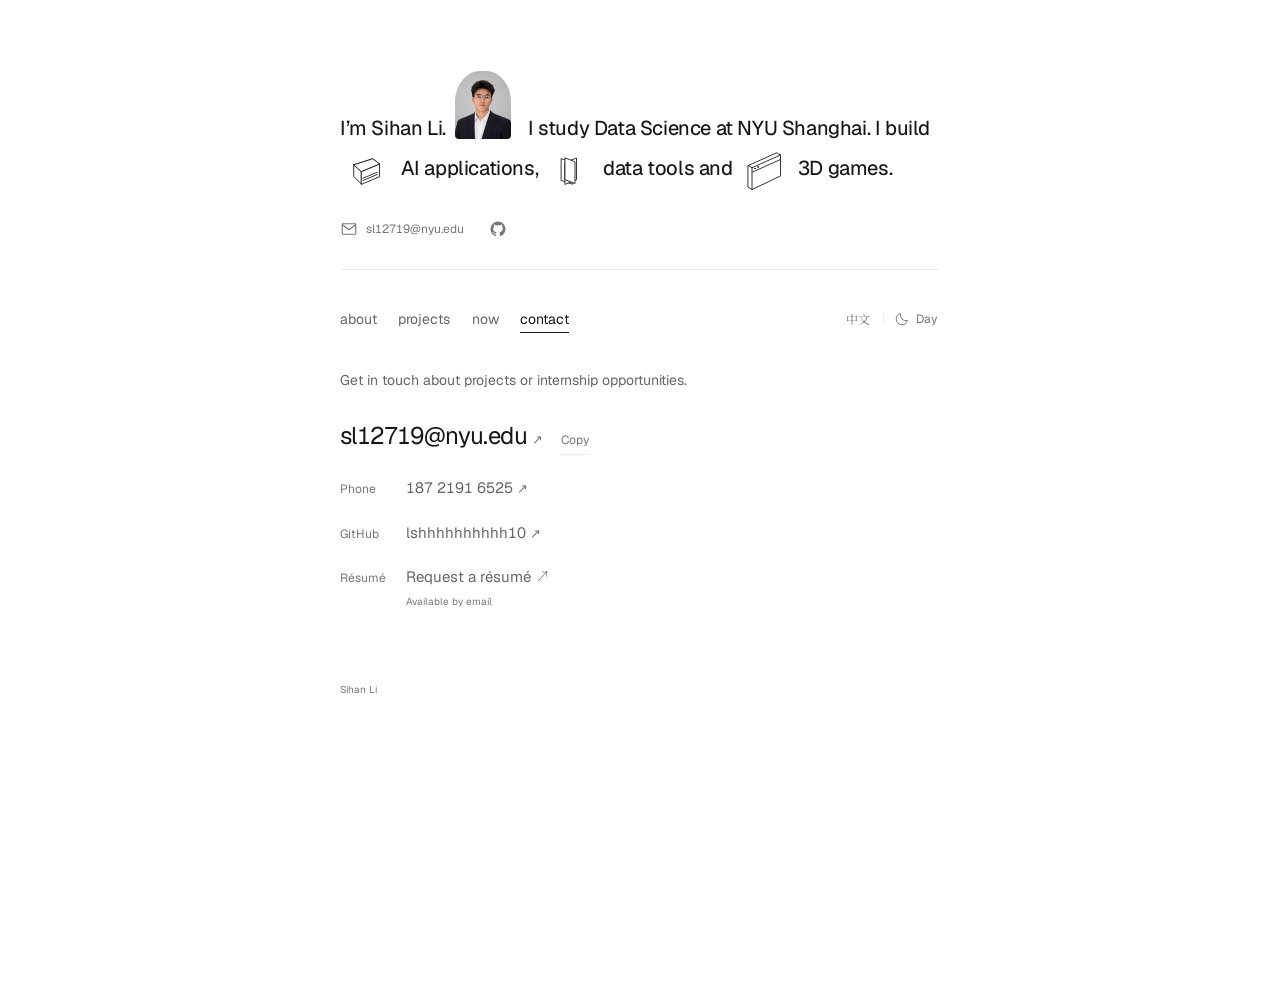
==== contact.html @ 7e49949e "Publish Sihan Li portfolio with resume requests by email" ====
<!doctype html>
<html lang="en" data-theme="light"><head><meta charset="UTF-8"><meta name="viewport" content="width=device-width, initial-scale=1"><meta name="description" content="Sihan Li, Data Science major with a Finance Concentration at NYU Shanghai. AI applications, data tools and 3D games."><meta name="theme-color" content="#ffffff"><title>contact · Sihan Li</title><script>(()=>{const h=document.documentElement,p=new URLSearchParams(location.search);let l=p.get('lang'),t;try{l=l||localStorage.getItem('sihan-lang');t=localStorage.getItem('sihan-theme')}catch{}h.lang=l==='zh'?'zh-CN':'en';h.dataset.theme=t==='light'||t==='dark'?t:matchMedia('(prefers-color-scheme: dark)').matches?'dark':'light'})();</script><link rel="icon" href="assets/favicon.svg" type="image/svg+xml"><link rel="preload" as="font" type="font/woff2" href="assets/fonts/geist-latin-wght-normal.woff2" crossorigin><link rel="stylesheet" href="style.css"><script src="translations.js" defer></script><script src="app.js" defer></script></head><body><a class="skip" href="#content"><span data-i18n="skip" >Skip to content</span></a><div class="page"><header class="intro"><h1><span data-i18n="name" >I’m Sihan Li.</span> <span class="avatar"><img src="assets/portrait.png" data-i18n-alt="portraitAlt" alt="Portrait of Sihan Li" width="64" height="76"></span> <span data-i18n="intro" >I study Data Science at NYU Shanghai. I build</span> <a class="category-link" href="projects.html#rag" data-route="projects"><span class="icon-frame" aria-hidden="true"><span class="corners"><i></i><i></i><i></i><i></i></span><svg class="book-icon" viewBox="0 0 70 70" fill="none" stroke="currentColor" stroke-width="1.15" stroke-linecap="round" stroke-linejoin="round" aria-hidden="true"><g class="book-back"><path class="paper" d="M19 28 44 20 53 27 29 37Z"/><path class="paper" d="m19 28 10 9v17L19 44Z"/><path class="paper" d="m29 37 24-10v17L29 54Z"/><path d="m31 49 19-8M31 46l19-8"/></g><g class="book-cover"><path class="paper" d="m19 28 25-8 9 7-24 10Z"/></g><g class="book-bits"><path class="paper" d="m27 22 5-3 5 3v6l-5 3-5-3Z"/><path d="m27 22 5 3 5-3m-5 3v6"/><path class="paper" d="m43 13 4-2 4 2v5l-4 2-4-2Z"/><path d="m43 13 4 2 4-2m-4 2v5"/></g></svg></span><span class="category-label"><span data-i18n="ai" >AI applications</span></span></a><span data-i18n="comma" >,</span> <a class="category-link" href="projects.html#bidradar" data-route="projects"><span class="icon-frame" aria-hidden="true"><span class="corners"><i></i><i></i><i></i><i></i></span><svg class="map-icon" viewBox="0 0 70 70" fill="none" stroke="currentColor" stroke-width="1.15" stroke-linecap="round" stroke-linejoin="round" aria-hidden="true"><g class="map-left"><path class="paper" d="m18 20 15 5v29l-15-5Z"/><path class="map-lines" d="m21 28 4 3 5-2m-9 10 4-2 5 5"/></g><g class="map-center"><path class="paper" d="m33 25 15-6v29l-15 6Z"/><path class="map-lines" d="m36 31 4-4 5 1m-9 16 4-2 5-7"/></g><g class="map-right"><path class="paper" d="m48 19 13 5v29l-13-5Z"/><path class="map-lines" d="m51 28 4 2 3-1m-7 11 4-3 3 5"/></g></svg></span><span class="category-label"><span data-i18n="data" >data tools</span></span></a> <span data-i18n="and" >and</span> <a class="category-link" href="projects.html#nightback" data-route="projects"><span class="icon-frame" aria-hidden="true"><span class="corners"><i></i><i></i><i></i><i></i></span><svg class="window-icon" viewBox="0 0 70 70" fill="none" stroke="currentColor" stroke-width="1.15" stroke-linecap="round" stroke-linejoin="round" aria-hidden="true"><g class="screen"><path class="paper" d="m14 29 38-17 5 3v28L19 61l-5-3Z"/><path d="m19 32 38-17M19 32v29M14 29l5 3m0 6 38-17"/><circle cx="23" cy="33" r=".6"/><circle cx="27" cy="31" r=".6"/></g><g class="window-cards"><path class="paper" d="m25 38 10-4v11l-10 4Z"/><path class="paper" d="m40 31 10-4v11l-10 4Z"/></g></svg></span><span class="category-label"><span data-i18n="games" >3D games</span></span></a><span data-i18n="period" >.</span></h1><div class="socials"><a class="email-link" href="mailto:sl12719@nyu.edu"><svg viewBox="0 0 24 24" fill="none" stroke="currentColor" stroke-width="1.5" aria-hidden="true"><rect x="3" y="5" width="18" height="14" rx="1"/><path d="m3 6 9 7 9-7"/></svg><span>sl12719@nyu.edu</span></a><a href="https://github.com/lshhhhhhhhhh10" target="_blank" rel="noopener noreferrer" aria-label="GitHub"><svg viewBox="0 0 24 24" fill="currentColor" aria-hidden="true"><path d="M12 2a10 10 0 0 0-3.16 19.49c.5.09.68-.22.68-.48v-1.86c-2.78.6-3.37-1.18-3.37-1.18-.45-1.15-1.11-1.46-1.11-1.46-.91-.62.07-.61.07-.61 1 .07 1.53 1.03 1.53 1.03.9 1.53 2.34 1.09 2.91.83.09-.65.35-1.09.64-1.34-2.22-.25-4.55-1.11-4.55-4.94 0-1.09.39-1.98 1.03-2.68-.1-.25-.45-1.27.1-2.65 0 0 .84-.27 2.75 1.03A9.58 9.58 0 0 1 12 6.84c.85 0 1.71.12 2.51.34 1.91-1.3 2.75-1.03 2.75-1.03.55 1.38.2 2.4.1 2.65.64.7 1.03 1.59 1.03 2.68 0 3.84-2.34 4.68-4.57 4.93.36.31.68.92.68 1.85v2.75c0 .27.18.58.69.48A10 10 0 0 0 12 2Z"/></svg></a></div><hr></header><div class="nav-row"><nav aria-label="Site" data-i18n-label="nav"><a href="index.html" data-route="about"><span data-i18n="about" >about</span></a><a href="projects.html" data-route="projects"><span data-i18n="projects" >projects</span></a><a href="now.html" data-route="now"><span data-i18n="now" >now</span></a><a href="contact.html" data-route="contact" aria-current="page"><span data-i18n="contact" >contact</span></a><span class="nav-rule" aria-hidden="true"></span></nav><div class="preferences"><button id="language-toggle" type="button" aria-label="切换到中文" title="切换到中文">中文</button><span class="control-divider" aria-hidden="true"></span><button id="theme-toggle" type="button" aria-label="Switch to night mode" title="Switch to night mode" aria-pressed="false"><svg class="moon" viewBox="0 0 24 24" fill="none" stroke="currentColor" stroke-width="1.5" aria-hidden="true"><path d="M20.2 14.2A8.5 8.5 0 0 1 9.8 3.8 8.5 8.5 0 1 0 20.2 14.2Z"/></svg><svg class="sun" viewBox="0 0 24 24" fill="none" stroke="currentColor" stroke-width="1.5" aria-hidden="true"><circle cx="12" cy="12" r="3.5"/><path d="M12 2v2m0 16v2M2 12h2m16 0h2M5 5l1.4 1.4m11.2 11.2L19 19M5 19l1.4-1.4M17.6 6.4 19 5"/></svg><span id="theme-word">Day</span></button></div></div><main id="content" data-page="contact" tabindex="-1"><section class="contact"><h2 data-i18n="contact" class="sr-only">contact</h2><p data-i18n="contactIntro" class="contact-note">Get in touch about projects or internship opportunities.</p><div class="contact-line"><a class="email" href="mailto:sl12719@nyu.edu">sl12719@nyu.edu <span aria-hidden="true">↗</span></a><button id="copy-email" type="button"><span data-i18n="copy" >Copy</span></button></div><div class="contact-line"><span data-i18n="phone" class="contact-label">Phone</span><a class="latin" href="tel:+8618721916525">187 2191 6525 <span aria-hidden="true">↗</span></a></div><div class="contact-line"><span class="contact-label latin">GitHub</span><a class="latin" href="https://github.com/lshhhhhhhhhh10" target="_blank" rel="noopener noreferrer">lshhhhhhhhhh10 <span aria-hidden="true">↗</span></a></div><div class="contact-line"><span data-i18n="resume" class="contact-label">Résumé</span><div><a href="mailto:sl12719@nyu.edu?subject=Resume%20request"><span data-i18n="download" >Request a résumé ↗</span></a><small data-i18n="resumeFormat" >Available by email</small></div></div><p id="copy-status" role="status" aria-live="polite"></p></section></main><footer><span class="latin">Sihan Li</span></footer></div></body></html>
---- style.css ----
@import url('fonts.css');
:root{--bg:#fff;--ink:#171717;--body:#666;--muted:#767676;--line:#ebebeb;--hover-line:#8f8f8f;--wash:#fafafa;--wash-strong:#f0f0f0;--ease:cubic-bezier(.23,1,.32,1);--spring:cubic-bezier(.22,1.45,.45,1);color-scheme:light;font-family:'Geist Variable','Noto Serif SC Variable','Songti SC',serif;font-feature-settings:'rlig' 1,'calt' 0,'ss11' 1;font-synthesis:none;font-variant-numeric:tabular-nums;text-rendering:optimizeLegibility;-webkit-font-smoothing:antialiased;scroll-behavior:smooth;scroll-padding-top:30px}
:root[data-theme=dark]{--bg:#151716;--ink:#eeeeeb;--body:#b1b5b1;--muted:#9ca39d;--line:#303531;--hover-line:#838c84;--wash:#202521;--wash-strong:#2a312b;color-scheme:dark}
*{box-sizing:border-box}body{margin:0;background:var(--bg);color:var(--ink);min-width:0;min-height:100vh}p,h1,h2,h3,figure{margin:0}a{color:inherit;text-decoration:none;transition:color 160ms var(--ease),opacity 160ms var(--ease)}a:hover{color:var(--ink)}a:active,button:active{opacity:.55}button{font:inherit;color:inherit;cursor:pointer}a:focus-visible,button:focus-visible{outline:2px solid var(--ink);outline-offset:3px}::selection{background:var(--ink);color:var(--bg)}.page{width:calc(100% - 40px);max-width:600px;margin:max(80px,12vh) auto 0;padding-bottom:35px}.intro h1{font-size:20px;font-weight:450;line-height:2;letter-spacing:-.02em}.intro h1 [data-i18n=name]{white-space:nowrap}html[lang=zh-CN] .intro h1{font-size:22px;font-weight:500;letter-spacing:0;line-height:2.2}.avatar{display:inline-block;position:relative;width:3.4em;height:1em;vertical-align:baseline;margin-right:.25em}.avatar img{position:absolute;bottom:-.2em;left:.25em;width:2.8em;height:3.4em;object-fit:cover;object-position:50% 16%;border-radius:45% 45% 4px 4px;filter:none;transition:transform 350ms var(--spring)}.avatar:hover img{transform:rotate(-4deg) translateY(-2px);filter:none}.category-link{position:relative;display:inline-block;white-space:nowrap;touch-action:manipulation}.icon-frame{display:inline-block;position:relative;width:2.625em;height:1em;margin-right:.4em;vertical-align:middle;isolation:isolate}.icon-frame>svg{position:absolute;top:50%;left:50%;width:2.625em;height:2.625em;overflow:visible;transform:translate(-50%,-50%);transition:transform 420ms var(--spring);color:var(--ink)}.paper{fill:var(--bg)}.category-link:is(:hover,:focus-visible) .icon-frame>svg{transform:translate(-50%,-50%) scale(1.2)}.corners{position:absolute;top:50%;left:50%;width:2.625em;height:2.625em;transform:translate(-50%,-50%) scale(.93);opacity:0;transition:opacity 180ms var(--ease),transform 420ms var(--spring);background:var(--bg)}.category-link:is(:hover,:focus-visible) .corners{opacity:1;transform:translate(-50%,-50%) scale(1.37)}.corners i{position:absolute;width:6px;height:6px;border-top:1.2px solid var(--ink);border-left:1.2px solid var(--ink)}.corners i:nth-child(1){top:0;left:0}.corners i:nth-child(2){right:0;top:0;transform:rotate(90deg)}.corners i:nth-child(3){right:0;bottom:0;transform:rotate(180deg)}.corners i:nth-child(4){left:0;bottom:0;transform:rotate(-90deg)}.category-label{position:relative;display:inline-block;padding:0 .1em;margin:0 -.1em;line-height:1.35;isolation:isolate;transition:color 150ms var(--ease)}.category-label:before{content:'';position:absolute;inset:0;z-index:-1;background:var(--ink);transform:scaleX(0);transform-origin:0 50%;transition:transform 360ms var(--ease)}.category-link:is(:hover,:focus-visible) .category-label:before{transform:scaleX(1)}.category-link:is(:hover,:focus-visible) .category-label{color:var(--bg)}.book-cover{transform-origin:19px 28px;transition:transform 500ms var(--spring)}.book-bits{opacity:0;transform:translateY(9px);transition:opacity 300ms var(--ease),transform 550ms var(--spring)}.category-link:is(:hover,:focus-visible) .book-cover{transform:rotate(-55deg)}.category-link:is(:hover,:focus-visible) .book-bits{opacity:1;transform:translateY(-3px)}.map-left,.map-center,.map-right{transition:transform 500ms var(--spring)}.map-left{transform:translateX(7px)}.map-center{transform:translateX(-3px)}.map-right{transform:translateX(-18px)}.map-lines{opacity:0;stroke-dasharray:35;stroke-dashoffset:35;transition:opacity 180ms,stroke-dashoffset 750ms var(--ease)}.category-link:is(:hover,:focus-visible) :is(.map-left,.map-center,.map-right){transform:translateX(-5px)}.category-link:is(:hover,:focus-visible) .map-lines{opacity:1;stroke-dashoffset:0}.window-cards{opacity:0;transform:translate(3px,4px);transition:opacity 200ms,transform 450ms var(--spring)}.category-link:is(:hover,:focus-visible) .window-cards{opacity:1;transform:translate(-3px,-5px)}.socials{display:flex;align-items:center;gap:14px;margin:25px 0 0 -5px;color:var(--muted)}.socials a{display:inline-flex;align-items:center;justify-content:center;gap:8px;min-height:32px;min-width:30px;font-family:'Geist Variable',sans-serif;font-size:12px}.socials a svg{width:18px;height:18px}.socials .email-link{padding:0 5px}hr{border:0;border-top:1px solid var(--line);margin:24px 0 0}.nav-row{display:flex;align-items:center;justify-content:space-between;gap:15px;margin-top:27px;margin-bottom:29px}nav{display:flex;gap:21.28px;position:relative;color:var(--body);font-size:14px;line-height:20px}nav>a{display:block;padding:12px 0;white-space:nowrap}nav>a[aria-current]{color:var(--ink)}nav:not(.placed)>a[aria-current]{text-decoration:underline;text-underline-offset:5px}.nav-rule{height:1px;background:var(--ink);position:absolute;left:0;bottom:8px;pointer-events:none}nav:not(.placed) .nav-rule{visibility:hidden}.placed .nav-rule{transition:transform 360ms var(--ease),width 360ms var(--ease)}.preferences{display:flex;align-items:center;color:var(--muted);gap:7px}.preferences button{border:0;background:transparent;min-height:44px;min-width:36px;display:inline-flex;align-items:center;justify-content:center;gap:6px;font-size:12px;padding:0 3px}.preferences button:hover{color:var(--ink)}#language-toggle{font-family:'Geist Variable','Noto Serif SC Variable',serif;font-size:12px}.control-divider{width:1px;height:12px;background:var(--line)}#theme-toggle svg{width:16px;height:16px}.sun{display:none}[data-theme=dark] .sun{display:block}[data-theme=dark] .moon{display:none}main{color:var(--body);font-size:16px;line-height:1.5;outline:0}html[lang=zh-CN] main{line-height:1.9}.about-block{margin-bottom:28px}.about-block>h2,.in-progress>h2{font-size:12px;font-weight:400;color:var(--muted);line-height:1.5;margin-bottom:12px}.entry-heading{display:flex;justify-content:space-between;align-items:baseline;gap:8px 15px;flex-wrap:wrap}.entry-heading h3{font-size:16px;line-height:1.5;font-weight:450;letter-spacing:-.02em;color:var(--ink)}html[lang=zh-CN] .entry-heading h3{font-weight:500;letter-spacing:0}.date{font-family:'Geist Mono Variable','Noto Serif SC Variable',monospace;font-size:10px;letter-spacing:-.35px;color:var(--muted)}.about-block p{margin-top:7px;font-size:14px;line-height:1.65}html[lang=zh-CN] .about-block p{line-height:1.95}.experience+.experience{margin-top:20px}.toolkit p{font-size:13px}.latin{font-family:'Geist Variable',sans-serif}.project{border-bottom:1px solid var(--line);margin:0 -12px;padding-bottom:12px;scroll-margin-top:30px}.project+.project{padding-top:0}.project-card{position:relative;display:grid;grid-template-columns:40% minmax(0,1fr);gap:20px;align-items:start;padding:12px;color:var(--body)}.project-card:after{content:'';position:absolute;inset:-1px 0;border:1px solid var(--hover-line);opacity:0;pointer-events:none;transition:opacity 160ms var(--ease)}.project-card:focus-visible:after{opacity:1}.project-card img{width:100%;aspect-ratio:16/9;height:auto;display:block;object-fit:cover;background:var(--wash);outline:1px solid color-mix(in srgb,var(--ink) 8%,transparent);outline-offset:-1px}.project-card h2{font-size:16px;line-height:1.5;font-weight:450;letter-spacing:-.02em;color:var(--ink)}html[lang=zh-CN] .project-card h2{letter-spacing:0;font-weight:500}.external{display:inline-block;color:var(--muted);font-size:12px;margin-left:5px}.project-note{font-size:11px;color:var(--muted);margin-top:5px}.description{font-size:13px;line-height:1.65;margin-top:9px}html[lang=zh-CN] .description{line-height:1.9}.tech{font-family:'Geist Mono Variable',monospace;font-size:10px;line-height:1.7;margin-top:12px;color:var(--muted)}.project-foot{padding:0 12px 0 calc(40% + 22.4px);font-size:11px;color:var(--muted);line-height:1.75}.project-actions{display:flex;gap:22px;margin-top:10px}.project-actions a{display:inline-block;padding:5px 0;border-bottom:1px solid var(--line);font-size:12px}.project-actions a:hover{border-color:var(--ink)}.in-progress{margin-top:29px}.in-progress article+article{margin-top:18px}.in-progress h3{font-size:15px;font-weight:450;color:var(--ink)}.in-progress p{font-size:13px;line-height:1.8;margin-top:5px}.contact-note{font-size:14px;margin-bottom:27px}.contact-line{display:flex;align-items:baseline;gap:18px;margin-bottom:22px;font-size:15px}.contact-line .email{font-family:'Geist Variable',sans-serif;font-size:24px;letter-spacing:-.6px;color:var(--ink)}.contact-line a>span[aria-hidden]{font-size:13px;color:var(--muted)}.contact-label{font-size:12px;color:var(--muted);min-width:48px}.contact small{display:block;font-size:10px;color:var(--muted);margin-top:5px}#copy-email{border:0;border-bottom:1px solid var(--line);font-size:12px;background:transparent;color:var(--muted);padding:5px 0}#copy-email:hover{color:var(--ink);border-color:var(--ink)}#copy-status{min-height:24px;font-size:12px}footer{font-size:10px;color:var(--muted);padding-top:27px;line-height:1.5}html[lang=en] .name-zh{display:none}.skip{position:fixed;top:-100px;left:15px;background:var(--bg);padding:10px;z-index:20;font-size:14px}.skip:focus{top:10px}.sr-only{position:absolute;width:1px;height:1px;overflow:hidden;clip:rect(0,0,0,0);white-space:nowrap}@media(hover:hover){.project-card:hover:after{opacity:1}}@media(pointer:coarse){.socials a{min-width:44px;min-height:44px}}@media(max-width:544px){.project-card{grid-template-columns:1fr;gap:13px}.project-foot{padding-left:12px}.project-card img{max-height:215px;object-fit:cover}.project-note{margin-top:3px}.description{font-size:14px}.project-card{padding-top:16px;padding-bottom:12px}.project{padding-bottom:16px}.contact-line .email{font-size:22px}.tech{margin-top:9px}}@media(max-width:480px){.page{margin-top:42px;padding-bottom:28px}.intro h1{line-height:2.4}.intro h1,html[lang=zh-CN] .intro h1{font-size:20px}html[lang=zh-CN] .intro h1{line-height:2.4}.avatar{width:3.1em}.avatar img{height:3em;width:2.5em}.socials{margin-top:15px}.intro hr{display:none}.nav-row{margin-top:9px;margin-bottom:25px}.preferences{gap:4px}nav{gap:21.28px}.entry-heading{gap:4px}.date{font-size:10px}.about-block p{font-size:14px}#theme-word{font-size:11px}.contact-line{gap:14px}}@media(max-width:360px){.page{width:calc(100% - 36px)}#theme-word{display:none}.contact-line .email{font-size:20px}nav{gap:18px}.contact-line{gap:12px}.category-link .icon-frame{margin-right:.25em}.intro h1,html[lang=zh-CN] .intro h1{font-size:19px}}@media(prefers-reduced-motion:reduce){:root{scroll-behavior:auto}*,*:before,*:after{animation:none!important;transition:none!important}}

.category-link:focus-visible{outline-color:transparent}@media(forced-colors:active){.category-link:focus-visible{outline-color:Highlight}}

/* Expandable experience entries and current projects. */
.experience{border-bottom:1px solid var(--line);padding:0 0 16px;margin:0 0 20px}.experience:last-child{margin-bottom:0}.experience+.experience{margin-top:0}.experience>summary{list-style:none;display:flex;gap:18px;cursor:pointer;border-radius:0;padding:5px 0;touch-action:manipulation}.experience>summary::-webkit-details-marker{display:none}.experience>summary:focus-visible{outline:2px solid var(--ink);outline-offset:5px}.experience-summary{display:block;min-width:0;flex:1}.employer{font-size:16px;font-weight:450;line-height:1.5;letter-spacing:-.02em;color:var(--ink)}html[lang=zh-CN] .employer{font-weight:500;letter-spacing:0}.experience-role{display:block;font-size:12px;color:var(--ink);margin-top:5px}.experience-overview{display:block;font-size:13px;line-height:1.7;margin-top:7px;color:var(--body)}.expand-mark{position:relative;width:14px;height:14px;flex:0 0 14px;margin-top:5px;color:var(--muted)}.expand-mark:before,.expand-mark:after{content:'';position:absolute;background:currentColor;transition:transform 200ms var(--ease)}.expand-mark:before{left:1px;right:1px;top:6px;height:1px}.expand-mark:after{top:1px;bottom:1px;left:6px;width:1px}.experience[open] .expand-mark:after{transform:rotate(90deg)}.experience[open] .expand-mark{color:var(--ink)}.experience-detail{padding:7px 30px 0 0;font-size:13px;line-height:1.75;animation:detail-in 220ms ease-out}.experience-detail ul{margin:0;padding-left:17px}.experience-detail li{padding-left:3px}.experience-detail li+li{margin-top:10px}.detail-link{display:inline-block;font-size:12px;padding:5px 0;border-bottom:1px solid var(--line);margin-top:12px}.detail-link:hover{border-color:var(--ink)}html[lang=zh-CN] .experience-overview,html[lang=zh-CN] .experience-detail{line-height:1.95}.now-heading{font-size:16px;font-weight:450;letter-spacing:-.02em;color:var(--ink);margin-bottom:24px}.now-entry{padding-bottom:24px;border-bottom:1px solid var(--line)}.now-entry+.now-entry{padding-top:24px}.now-top{display:flex;flex-wrap:wrap;gap:9px 16px;align-items:baseline;justify-content:space-between}.now-top h3{font-size:16px;font-weight:450;line-height:1.5;color:var(--ink)}.work-status{font-size:10px;color:var(--muted);white-space:nowrap}.work-status:before{content:'';display:inline-block;width:4px;height:4px;background:currentColor;border-radius:50%;margin:0 6px 2px 0}.now-entry>p{font-size:14px;line-height:1.75;margin-top:11px}.now-entry>p.tech{font-size:10px;margin-top:12px}.now-entry>p.milestone{font-size:12px;color:var(--ink)}.now-link{margin-top:25px;font-size:13px}.now-link a{border-bottom:1px solid var(--line);padding-bottom:4px}html[lang=zh-CN] .now-entry>p{line-height:1.95}@keyframes detail-in{from{opacity:.35;transform:translateY(-3px)}to{opacity:1;transform:translateY(0)}}@media(max-width:480px){.nav-row{gap:8px}nav{font-size:13px;gap:14px}.experience>summary{gap:12px}.experience-detail{padding-right:0}.employer{font-size:15px}.now-top{display:block}.work-status{display:block;margin-top:6px}.now-entry>p{font-size:14px}}@media(max-width:360px){nav{gap:10px}.preferences{gap:3px}.preferences button{min-width:32px}}
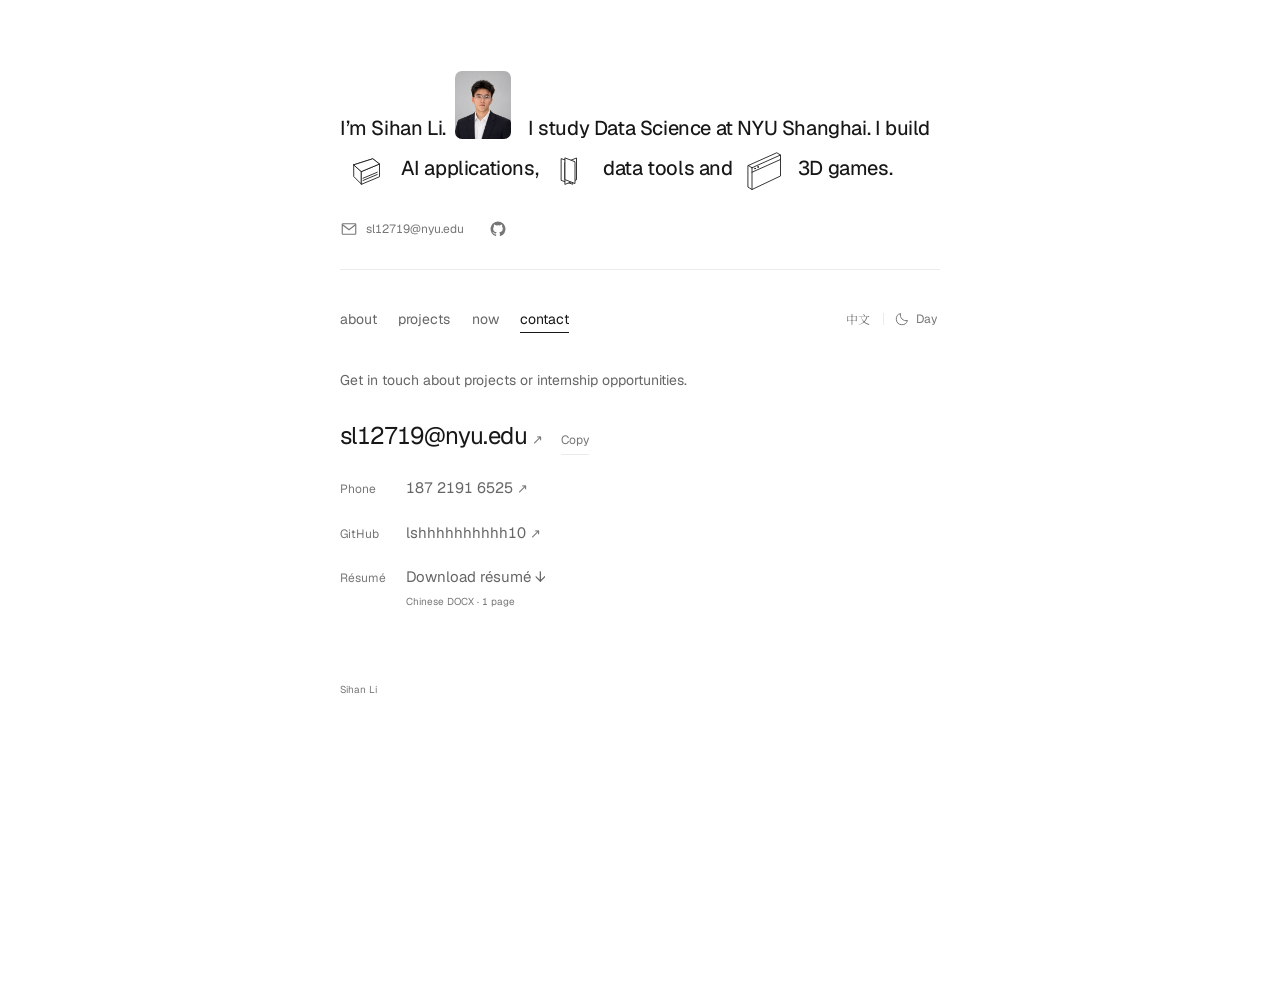
==== commit 134c07cd: "Add mobile spacing, portrait viewer and single resume download" ====
--- a/contact.html
+++ b/contact.html
@@ -1,2 +1,2 @@
 <!doctype html>
-<html lang="en" data-theme="light"><head><meta charset="UTF-8"><meta name="viewport" content="width=device-width, initial-scale=1"><meta name="description" content="Sihan Li, Data Science major with a Finance Concentration at NYU Shanghai. AI applications, data tools and 3D games."><meta name="theme-color" content="#ffffff"><title>contact · Sihan Li</title><script>(()=>{const h=document.documentElement,p=new URLSearchParams(location.search);let l=p.get('lang'),t;try{l=l||localStorage.getItem('sihan-lang');t=localStorage.getItem('sihan-theme')}catch{}h.lang=l==='zh'?'zh-CN':'en';h.dataset.theme=t==='light'||t==='dark'?t:matchMedia('(prefers-color-scheme: dark)').matches?'dark':'light'})();</script><link rel="icon" href="assets/favicon.svg" type="image/svg+xml"><link rel="preload" as="font" type="font/woff2" href="assets/fonts/geist-latin-wght-normal.woff2" crossorigin><link rel="stylesheet" href="style.css"><script src="translations.js" defer></script><script src="app.js" defer></script></head><body><a class="skip" href="#content"><span data-i18n="skip" >Skip to content</span></a><div class="page"><header class="intro"><h1><span data-i18n="name" >I’m Sihan Li.</span> <span class="avatar"><img src="assets/portrait.png" data-i18n-alt="portraitAlt" alt="Portrait of Sihan Li" width="64" height="76"></span> <span data-i18n="intro" >I study Data Science at NYU Shanghai. I build</span> <a class="category-link" href="projects.html#rag" data-route="projects"><span class="icon-frame" aria-hidden="true"><span class="corners"><i></i><i></i><i></i><i></i></span><svg class="book-icon" viewBox="0 0 70 70" fill="none" stroke="currentColor" stroke-width="1.15" stroke-linecap="round" stroke-linejoin="round" aria-hidden="true"><g class="book-back"><path class="paper" d="M19 28 44 20 53 27 29 37Z"/><path class="paper" d="m19 28 10 9v17L19 44Z"/><path class="paper" d="m29 37 24-10v17L29 54Z"/><path d="m31 49 19-8M31 46l19-8"/></g><g class="book-cover"><path class="paper" d="m19 28 25-8 9 7-24 10Z"/></g><g class="book-bits"><path class="paper" d="m27 22 5-3 5 3v6l-5 3-5-3Z"/><path d="m27 22 5 3 5-3m-5 3v6"/><path class="paper" d="m43 13 4-2 4 2v5l-4 2-4-2Z"/><path d="m43 13 4 2 4-2m-4 2v5"/></g></svg></span><span class="category-label"><span data-i18n="ai" >AI applications</span></span></a><span data-i18n="comma" >,</span> <a class="category-link" href="projects.html#bidradar" data-route="projects"><span class="icon-frame" aria-hidden="true"><span class="corners"><i></i><i></i><i></i><i></i></span><svg class="map-icon" viewBox="0 0 70 70" fill="none" stroke="currentColor" stroke-width="1.15" stroke-linecap="round" stroke-linejoin="round" aria-hidden="true"><g class="map-left"><path class="paper" d="m18 20 15 5v29l-15-5Z"/><path class="map-lines" d="m21 28 4 3 5-2m-9 10 4-2 5 5"/></g><g class="map-center"><path class="paper" d="m33 25 15-6v29l-15 6Z"/><path class="map-lines" d="m36 31 4-4 5 1m-9 16 4-2 5-7"/></g><g class="map-right"><path class="paper" d="m48 19 13 5v29l-13-5Z"/><path class="map-lines" d="m51 28 4 2 3-1m-7 11 4-3 3 5"/></g></svg></span><span class="category-label"><span data-i18n="data" >data tools</span></span></a> <span data-i18n="and" >and</span> <a class="category-link" href="projects.html#nightback" data-route="projects"><span class="icon-frame" aria-hidden="true"><span class="corners"><i></i><i></i><i></i><i></i></span><svg class="window-icon" viewBox="0 0 70 70" fill="none" stroke="currentColor" stroke-width="1.15" stroke-linecap="round" stroke-linejoin="round" aria-hidden="true"><g class="screen"><path class="paper" d="m14 29 38-17 5 3v28L19 61l-5-3Z"/><path d="m19 32 38-17M19 32v29M14 29l5 3m0 6 38-17"/><circle cx="23" cy="33" r=".6"/><circle cx="27" cy="31" r=".6"/></g><g class="window-cards"><path class="paper" d="m25 38 10-4v11l-10 4Z"/><path class="paper" d="m40 31 10-4v11l-10 4Z"/></g></svg></span><span class="category-label"><span data-i18n="games" >3D games</span></span></a><span data-i18n="period" >.</span></h1><div class="socials"><a class="email-link" href="mailto:sl12719@nyu.edu"><svg viewBox="0 0 24 24" fill="none" stroke="currentColor" stroke-width="1.5" aria-hidden="true"><rect x="3" y="5" width="18" height="14" rx="1"/><path d="m3 6 9 7 9-7"/></svg><span>sl12719@nyu.edu</span></a><a href="https://github.com/lshhhhhhhhhh10" target="_blank" rel="noopener noreferrer" aria-label="GitHub"><svg viewBox="0 0 24 24" fill="currentColor" aria-hidden="true"><path d="M12 2a10 10 0 0 0-3.16 19.49c.5.09.68-.22.68-.48v-1.86c-2.78.6-3.37-1.18-3.37-1.18-.45-1.15-1.11-1.46-1.11-1.46-.91-.62.07-.61.07-.61 1 .07 1.53 1.03 1.53 1.03.9 1.53 2.34 1.09 2.91.83.09-.65.35-1.09.64-1.34-2.22-.25-4.55-1.11-4.55-4.94 0-1.09.39-1.98 1.03-2.68-.1-.25-.45-1.27.1-2.65 0 0 .84-.27 2.75 1.03A9.58 9.58 0 0 1 12 6.84c.85 0 1.71.12 2.51.34 1.91-1.3 2.75-1.03 2.75-1.03.55 1.38.2 2.4.1 2.65.64.7 1.03 1.59 1.03 2.68 0 3.84-2.34 4.68-4.57 4.93.36.31.68.92.68 1.85v2.75c0 .27.18.58.69.48A10 10 0 0 0 12 2Z"/></svg></a></div><hr></header><div class="nav-row"><nav aria-label="Site" data-i18n-label="nav"><a href="index.html" data-route="about"><span data-i18n="about" >about</span></a><a href="projects.html" data-route="projects"><span data-i18n="projects" >projects</span></a><a href="now.html" data-route="now"><span data-i18n="now" >now</span></a><a href="contact.html" data-route="contact" aria-current="page"><span data-i18n="contact" >contact</span></a><span class="nav-rule" aria-hidden="true"></span></nav><div class="preferences"><button id="language-toggle" type="button" aria-label="切换到中文" title="切换到中文">中文</button><span class="control-divider" aria-hidden="true"></span><button id="theme-toggle" type="button" aria-label="Switch to night mode" title="Switch to night mode" aria-pressed="false"><svg class="moon" viewBox="0 0 24 24" fill="none" stroke="currentColor" stroke-width="1.5" aria-hidden="true"><path d="M20.2 14.2A8.5 8.5 0 0 1 9.8 3.8 8.5 8.5 0 1 0 20.2 14.2Z"/></svg><svg class="sun" viewBox="0 0 24 24" fill="none" stroke="currentColor" stroke-width="1.5" aria-hidden="true"><circle cx="12" cy="12" r="3.5"/><path d="M12 2v2m0 16v2M2 12h2m16 0h2M5 5l1.4 1.4m11.2 11.2L19 19M5 19l1.4-1.4M17.6 6.4 19 5"/></svg><span id="theme-word">Day</span></button></div></div><main id="content" data-page="contact" tabindex="-1"><section class="contact"><h2 data-i18n="contact" class="sr-only">contact</h2><p data-i18n="contactIntro" class="contact-note">Get in touch about projects or internship opportunities.</p><div class="contact-line"><a class="email" href="mailto:sl12719@nyu.edu">sl12719@nyu.edu <span aria-hidden="true">↗</span></a><button id="copy-email" type="button"><span data-i18n="copy" >Copy</span></button></div><div class="contact-line"><span data-i18n="phone" class="contact-label">Phone</span><a class="latin" href="tel:+8618721916525">187 2191 6525 <span aria-hidden="true">↗</span></a></div><div class="contact-line"><span class="contact-label latin">GitHub</span><a class="latin" href="https://github.com/lshhhhhhhhhh10" target="_blank" rel="noopener noreferrer">lshhhhhhhhhh10 <span aria-hidden="true">↗</span></a></div><div class="contact-line"><span data-i18n="resume" class="contact-label">Résumé</span><div><a href="mailto:sl12719@nyu.edu?subject=Resume%20request"><span data-i18n="download" >Request a résumé ↗</span></a><small data-i18n="resumeFormat" >Available by email</small></div></div><p id="copy-status" role="status" aria-live="polite"></p></section></main><footer><span class="latin">Sihan Li</span></footer></div></body></html>+<html lang="en" data-theme="light"><head><meta charset="UTF-8"><meta name="viewport" content="width=device-width, initial-scale=1"><meta name="description" content="Sihan Li, Data Science major with a Finance Concentration at NYU Shanghai. AI applications, data tools and 3D games."><meta name="theme-color" content="#ffffff"><title>contact · Sihan Li</title><script>(()=>{const h=document.documentElement,p=new URLSearchParams(location.search);let l=p.get('lang'),t;try{l=l||localStorage.getItem('sihan-lang');t=localStorage.getItem('sihan-theme')}catch{}h.lang=l==='zh'?'zh-CN':'en';h.dataset.theme=t==='light'||t==='dark'?t:matchMedia('(prefers-color-scheme: dark)').matches?'dark':'light'})();</script><link rel="icon" href="assets/favicon.svg" type="image/svg+xml"><link rel="preload" as="font" type="font/woff2" href="assets/fonts/geist-latin-wght-normal.woff2" crossorigin><link rel="stylesheet" href="style.css?v=20261016-2"><script src="translations.js?v=20261016-2" defer></script><script src="app.js?v=20261016-2" defer></script></head><body><a class="skip" href="#content"><span data-i18n="skip" >Skip to content</span></a><div class="page"><header class="intro"><h1><span data-i18n="name" >I’m Sihan Li.</span> <button class="avatar" type="button" aria-haspopup="dialog" aria-controls="portrait-viewer" aria-expanded="false" data-i18n-label="enlargePortrait" aria-label="Enlarge portrait"><img src="assets/portrait.png" data-i18n-alt="portraitAlt" alt="Portrait of Sihan Li" width="64" height="76"></button> <span data-i18n="intro" >I study Data Science at NYU Shanghai. I build</span> <a class="category-link" href="projects.html#rag" data-route="projects"><span class="icon-frame" aria-hidden="true"><span class="corners"><i></i><i></i><i></i><i></i></span><svg class="book-icon" viewBox="0 0 70 70" fill="none" stroke="currentColor" stroke-width="1.15" stroke-linecap="round" stroke-linejoin="round" aria-hidden="true"><g class="book-back"><path class="paper" d="M19 28 44 20 53 27 29 37Z"/><path class="paper" d="m19 28 10 9v17L19 44Z"/><path class="paper" d="m29 37 24-10v17L29 54Z"/><path d="m31 49 19-8M31 46l19-8"/></g><g class="book-cover"><path class="paper" d="m19 28 25-8 9 7-24 10Z"/></g><g class="book-bits"><path class="paper" d="m27 22 5-3 5 3v6l-5 3-5-3Z"/><path d="m27 22 5 3 5-3m-5 3v6"/><path class="paper" d="m43 13 4-2 4 2v5l-4 2-4-2Z"/><path d="m43 13 4 2 4-2m-4 2v5"/></g></svg></span><span class="category-label"><span data-i18n="ai" >AI applications</span></span></a><span data-i18n="comma" >,</span> <a class="category-link" href="projects.html#bidradar" data-route="projects"><span class="icon-frame" aria-hidden="true"><span class="corners"><i></i><i></i><i></i><i></i></span><svg class="map-icon" viewBox="0 0 70 70" fill="none" stroke="currentColor" stroke-width="1.15" stroke-linecap="round" stroke-linejoin="round" aria-hidden="true"><g class="map-left"><path class="paper" d="m18 20 15 5v29l-15-5Z"/><path class="map-lines" d="m21 28 4 3 5-2m-9 10 4-2 5 5"/></g><g class="map-center"><path class="paper" d="m33 25 15-6v29l-15 6Z"/><path class="map-lines" d="m36 31 4-4 5 1m-9 16 4-2 5-7"/></g><g class="map-right"><path class="paper" d="m48 19 13 5v29l-13-5Z"/><path class="map-lines" d="m51 28 4 2 3-1m-7 11 4-3 3 5"/></g></svg></span><span class="category-label"><span data-i18n="data" >data tools</span></span></a> <span data-i18n="and" >and</span> <a class="category-link" href="projects.html#nightback" data-route="projects"><span class="icon-frame" aria-hidden="true"><span class="corners"><i></i><i></i><i></i><i></i></span><svg class="window-icon" viewBox="0 0 70 70" fill="none" stroke="currentColor" stroke-width="1.15" stroke-linecap="round" stroke-linejoin="round" aria-hidden="true"><g class="screen"><path class="paper" d="m14 29 38-17 5 3v28L19 61l-5-3Z"/><path d="m19 32 38-17M19 32v29M14 29l5 3m0 6 38-17"/><circle cx="23" cy="33" r=".6"/><circle cx="27" cy="31" r=".6"/></g><g class="window-cards"><path class="paper" d="m25 38 10-4v11l-10 4Z"/><path class="paper" d="m40 31 10-4v11l-10 4Z"/></g></svg></span><span class="category-label"><span data-i18n="games" >3D games</span></span></a><span data-i18n="period" >.</span></h1><div class="socials"><a class="email-link" href="mailto:sl12719@nyu.edu"><svg viewBox="0 0 24 24" fill="none" stroke="currentColor" stroke-width="1.5" aria-hidden="true"><rect x="3" y="5" width="18" height="14" rx="1"/><path d="m3 6 9 7 9-7"/></svg><span>sl12719@nyu.edu</span></a><a href="https://github.com/lshhhhhhhhhh10" target="_blank" rel="noopener noreferrer" aria-label="GitHub"><svg viewBox="0 0 24 24" fill="currentColor" aria-hidden="true"><path d="M12 2a10 10 0 0 0-3.16 19.49c.5.09.68-.22.68-.48v-1.86c-2.78.6-3.37-1.18-3.37-1.18-.45-1.15-1.11-1.46-1.11-1.46-.91-.62.07-.61.07-.61 1 .07 1.53 1.03 1.53 1.03.9 1.53 2.34 1.09 2.91.83.09-.65.35-1.09.64-1.34-2.22-.25-4.55-1.11-4.55-4.94 0-1.09.39-1.98 1.03-2.68-.1-.25-.45-1.27.1-2.65 0 0 .84-.27 2.75 1.03A9.58 9.58 0 0 1 12 6.84c.85 0 1.71.12 2.51.34 1.91-1.3 2.75-1.03 2.75-1.03.55 1.38.2 2.4.1 2.65.64.7 1.03 1.59 1.03 2.68 0 3.84-2.34 4.68-4.57 4.93.36.31.68.92.68 1.85v2.75c0 .27.18.58.69.48A10 10 0 0 0 12 2Z"/></svg></a></div><hr></header><div class="nav-row"><nav aria-label="Site" data-i18n-label="nav"><a href="index.html" data-route="about"><span data-i18n="about" >about</span></a><a href="projects.html" data-route="projects"><span data-i18n="projects" >projects</span></a><a href="now.html" data-route="now"><span data-i18n="now" >now</span></a><a href="contact.html" data-route="contact" aria-current="page"><span data-i18n="contact" >contact</span></a><span class="nav-rule" aria-hidden="true"></span></nav><div class="preferences"><button id="language-toggle" type="button" aria-label="切换到中文" title="切换到中文">中文</button><span class="control-divider" aria-hidden="true"></span><button id="theme-toggle" type="button" aria-label="Switch to night mode" title="Switch to night mode" aria-pressed="false"><svg class="moon" viewBox="0 0 24 24" fill="none" stroke="currentColor" stroke-width="1.5" aria-hidden="true"><path d="M20.2 14.2A8.5 8.5 0 0 1 9.8 3.8 8.5 8.5 0 1 0 20.2 14.2Z"/></svg><svg class="sun" viewBox="0 0 24 24" fill="none" stroke="currentColor" stroke-width="1.5" aria-hidden="true"><circle cx="12" cy="12" r="3.5"/><path d="M12 2v2m0 16v2M2 12h2m16 0h2M5 5l1.4 1.4m11.2 11.2L19 19M5 19l1.4-1.4M17.6 6.4 19 5"/></svg><span id="theme-word">Day</span></button></div></div><main id="content" data-page="contact" tabindex="-1"><section class="contact"><h2 data-i18n="contact" class="sr-only">contact</h2><p data-i18n="contactIntro" class="contact-note">Get in touch about projects or internship opportunities.</p><div class="contact-line"><a class="email" href="mailto:sl12719@nyu.edu">sl12719@nyu.edu <span aria-hidden="true">↗</span></a><button id="copy-email" type="button"><span data-i18n="copy" >Copy</span></button></div><div class="contact-line"><span data-i18n="phone" class="contact-label">Phone</span><a class="latin" href="tel:+8618721916525">187 2191 6525 <span aria-hidden="true">↗</span></a></div><div class="contact-line"><span class="contact-label latin">GitHub</span><a class="latin" href="https://github.com/lshhhhhhhhhh10" target="_blank" rel="noopener noreferrer">lshhhhhhhhhh10 <span aria-hidden="true">↗</span></a></div><div class="contact-line"><span data-i18n="resume" class="contact-label">Résumé</span><div><a href="assets/sihan-li-resume.docx?v=38a1374d7bb3" download="Sihan_Li_Resume.docx"><span data-i18n="download">Download résumé ↓</span></a><small data-i18n="resumeFormat">Chinese DOCX · 1 page</small></div></div><p id="copy-status" role="status" aria-live="polite"></p></section></main><footer><span class="latin">Sihan Li</span></footer></div><dialog id="portrait-viewer" class="portrait-viewer" data-i18n-label="portraitAlt" aria-label="Portrait of Sihan Li"><button class="portrait-close" type="button" data-i18n-label="closePortrait" aria-label="Close portrait" autofocus><svg viewBox="0 0 20 20" fill="none" stroke="currentColor" stroke-width="1.5" aria-hidden="true"><path d="m5 5 10 10M15 5 5 15"/></svg></button><img src="assets/portrait.png" width="640" height="800" data-i18n-alt="portraitAlt" alt="Portrait of Sihan Li"></dialog></body></html>
--- a/style.css
+++ b/style.css
@@ -1,9 +1,19 @@
 @import url('fonts.css');
 :root{--bg:#fff;--ink:#171717;--body:#666;--muted:#767676;--line:#ebebeb;--hover-line:#8f8f8f;--wash:#fafafa;--wash-strong:#f0f0f0;--ease:cubic-bezier(.23,1,.32,1);--spring:cubic-bezier(.22,1.45,.45,1);color-scheme:light;font-family:'Geist Variable','Noto Serif SC Variable','Songti SC',serif;font-feature-settings:'rlig' 1,'calt' 0,'ss11' 1;font-synthesis:none;font-variant-numeric:tabular-nums;text-rendering:optimizeLegibility;-webkit-font-smoothing:antialiased;scroll-behavior:smooth;scroll-padding-top:30px}
 :root[data-theme=dark]{--bg:#151716;--ink:#eeeeeb;--body:#b1b5b1;--muted:#9ca39d;--line:#303531;--hover-line:#838c84;--wash:#202521;--wash-strong:#2a312b;color-scheme:dark}
-*{box-sizing:border-box}body{margin:0;background:var(--bg);color:var(--ink);min-width:0;min-height:100vh}p,h1,h2,h3,figure{margin:0}a{color:inherit;text-decoration:none;transition:color 160ms var(--ease),opacity 160ms var(--ease)}a:hover{color:var(--ink)}a:active,button:active{opacity:.55}button{font:inherit;color:inherit;cursor:pointer}a:focus-visible,button:focus-visible{outline:2px solid var(--ink);outline-offset:3px}::selection{background:var(--ink);color:var(--bg)}.page{width:calc(100% - 40px);max-width:600px;margin:max(80px,12vh) auto 0;padding-bottom:35px}.intro h1{font-size:20px;font-weight:450;line-height:2;letter-spacing:-.02em}.intro h1 [data-i18n=name]{white-space:nowrap}html[lang=zh-CN] .intro h1{font-size:22px;font-weight:500;letter-spacing:0;line-height:2.2}.avatar{display:inline-block;position:relative;width:3.4em;height:1em;vertical-align:baseline;margin-right:.25em}.avatar img{position:absolute;bottom:-.2em;left:.25em;width:2.8em;height:3.4em;object-fit:cover;object-position:50% 16%;border-radius:45% 45% 4px 4px;filter:none;transition:transform 350ms var(--spring)}.avatar:hover img{transform:rotate(-4deg) translateY(-2px);filter:none}.category-link{position:relative;display:inline-block;white-space:nowrap;touch-action:manipulation}.icon-frame{display:inline-block;position:relative;width:2.625em;height:1em;margin-right:.4em;vertical-align:middle;isolation:isolate}.icon-frame>svg{position:absolute;top:50%;left:50%;width:2.625em;height:2.625em;overflow:visible;transform:translate(-50%,-50%);transition:transform 420ms var(--spring);color:var(--ink)}.paper{fill:var(--bg)}.category-link:is(:hover,:focus-visible) .icon-frame>svg{transform:translate(-50%,-50%) scale(1.2)}.corners{position:absolute;top:50%;left:50%;width:2.625em;height:2.625em;transform:translate(-50%,-50%) scale(.93);opacity:0;transition:opacity 180ms var(--ease),transform 420ms var(--spring);background:var(--bg)}.category-link:is(:hover,:focus-visible) .corners{opacity:1;transform:translate(-50%,-50%) scale(1.37)}.corners i{position:absolute;width:6px;height:6px;border-top:1.2px solid var(--ink);border-left:1.2px solid var(--ink)}.corners i:nth-child(1){top:0;left:0}.corners i:nth-child(2){right:0;top:0;transform:rotate(90deg)}.corners i:nth-child(3){right:0;bottom:0;transform:rotate(180deg)}.corners i:nth-child(4){left:0;bottom:0;transform:rotate(-90deg)}.category-label{position:relative;display:inline-block;padding:0 .1em;margin:0 -.1em;line-height:1.35;isolation:isolate;transition:color 150ms var(--ease)}.category-label:before{content:'';position:absolute;inset:0;z-index:-1;background:var(--ink);transform:scaleX(0);transform-origin:0 50%;transition:transform 360ms var(--ease)}.category-link:is(:hover,:focus-visible) .category-label:before{transform:scaleX(1)}.category-link:is(:hover,:focus-visible) .category-label{color:var(--bg)}.book-cover{transform-origin:19px 28px;transition:transform 500ms var(--spring)}.book-bits{opacity:0;transform:translateY(9px);transition:opacity 300ms var(--ease),transform 550ms var(--spring)}.category-link:is(:hover,:focus-visible) .book-cover{transform:rotate(-55deg)}.category-link:is(:hover,:focus-visible) .book-bits{opacity:1;transform:translateY(-3px)}.map-left,.map-center,.map-right{transition:transform 500ms var(--spring)}.map-left{transform:translateX(7px)}.map-center{transform:translateX(-3px)}.map-right{transform:translateX(-18px)}.map-lines{opacity:0;stroke-dasharray:35;stroke-dashoffset:35;transition:opacity 180ms,stroke-dashoffset 750ms var(--ease)}.category-link:is(:hover,:focus-visible) :is(.map-left,.map-center,.map-right){transform:translateX(-5px)}.category-link:is(:hover,:focus-visible) .map-lines{opacity:1;stroke-dashoffset:0}.window-cards{opacity:0;transform:translate(3px,4px);transition:opacity 200ms,transform 450ms var(--spring)}.category-link:is(:hover,:focus-visible) .window-cards{opacity:1;transform:translate(-3px,-5px)}.socials{display:flex;align-items:center;gap:14px;margin:25px 0 0 -5px;color:var(--muted)}.socials a{display:inline-flex;align-items:center;justify-content:center;gap:8px;min-height:32px;min-width:30px;font-family:'Geist Variable',sans-serif;font-size:12px}.socials a svg{width:18px;height:18px}.socials .email-link{padding:0 5px}hr{border:0;border-top:1px solid var(--line);margin:24px 0 0}.nav-row{display:flex;align-items:center;justify-content:space-between;gap:15px;margin-top:27px;margin-bottom:29px}nav{display:flex;gap:21.28px;position:relative;color:var(--body);font-size:14px;line-height:20px}nav>a{display:block;padding:12px 0;white-space:nowrap}nav>a[aria-current]{color:var(--ink)}nav:not(.placed)>a[aria-current]{text-decoration:underline;text-underline-offset:5px}.nav-rule{height:1px;background:var(--ink);position:absolute;left:0;bottom:8px;pointer-events:none}nav:not(.placed) .nav-rule{visibility:hidden}.placed .nav-rule{transition:transform 360ms var(--ease),width 360ms var(--ease)}.preferences{display:flex;align-items:center;color:var(--muted);gap:7px}.preferences button{border:0;background:transparent;min-height:44px;min-width:36px;display:inline-flex;align-items:center;justify-content:center;gap:6px;font-size:12px;padding:0 3px}.preferences button:hover{color:var(--ink)}#language-toggle{font-family:'Geist Variable','Noto Serif SC Variable',serif;font-size:12px}.control-divider{width:1px;height:12px;background:var(--line)}#theme-toggle svg{width:16px;height:16px}.sun{display:none}[data-theme=dark] .sun{display:block}[data-theme=dark] .moon{display:none}main{color:var(--body);font-size:16px;line-height:1.5;outline:0}html[lang=zh-CN] main{line-height:1.9}.about-block{margin-bottom:28px}.about-block>h2,.in-progress>h2{font-size:12px;font-weight:400;color:var(--muted);line-height:1.5;margin-bottom:12px}.entry-heading{display:flex;justify-content:space-between;align-items:baseline;gap:8px 15px;flex-wrap:wrap}.entry-heading h3{font-size:16px;line-height:1.5;font-weight:450;letter-spacing:-.02em;color:var(--ink)}html[lang=zh-CN] .entry-heading h3{font-weight:500;letter-spacing:0}.date{font-family:'Geist Mono Variable','Noto Serif SC Variable',monospace;font-size:10px;letter-spacing:-.35px;color:var(--muted)}.about-block p{margin-top:7px;font-size:14px;line-height:1.65}html[lang=zh-CN] .about-block p{line-height:1.95}.experience+.experience{margin-top:20px}.toolkit p{font-size:13px}.latin{font-family:'Geist Variable',sans-serif}.project{border-bottom:1px solid var(--line);margin:0 -12px;padding-bottom:12px;scroll-margin-top:30px}.project+.project{padding-top:0}.project-card{position:relative;display:grid;grid-template-columns:40% minmax(0,1fr);gap:20px;align-items:start;padding:12px;color:var(--body)}.project-card:after{content:'';position:absolute;inset:-1px 0;border:1px solid var(--hover-line);opacity:0;pointer-events:none;transition:opacity 160ms var(--ease)}.project-card:focus-visible:after{opacity:1}.project-card img{width:100%;aspect-ratio:16/9;height:auto;display:block;object-fit:cover;background:var(--wash);outline:1px solid color-mix(in srgb,var(--ink) 8%,transparent);outline-offset:-1px}.project-card h2{font-size:16px;line-height:1.5;font-weight:450;letter-spacing:-.02em;color:var(--ink)}html[lang=zh-CN] .project-card h2{letter-spacing:0;font-weight:500}.external{display:inline-block;color:var(--muted);font-size:12px;margin-left:5px}.project-note{font-size:11px;color:var(--muted);margin-top:5px}.description{font-size:13px;line-height:1.65;margin-top:9px}html[lang=zh-CN] .description{line-height:1.9}.tech{font-family:'Geist Mono Variable',monospace;font-size:10px;line-height:1.7;margin-top:12px;color:var(--muted)}.project-foot{padding:0 12px 0 calc(40% + 22.4px);font-size:11px;color:var(--muted);line-height:1.75}.project-actions{display:flex;gap:22px;margin-top:10px}.project-actions a{display:inline-block;padding:5px 0;border-bottom:1px solid var(--line);font-size:12px}.project-actions a:hover{border-color:var(--ink)}.in-progress{margin-top:29px}.in-progress article+article{margin-top:18px}.in-progress h3{font-size:15px;font-weight:450;color:var(--ink)}.in-progress p{font-size:13px;line-height:1.8;margin-top:5px}.contact-note{font-size:14px;margin-bottom:27px}.contact-line{display:flex;align-items:baseline;gap:18px;margin-bottom:22px;font-size:15px}.contact-line .email{font-family:'Geist Variable',sans-serif;font-size:24px;letter-spacing:-.6px;color:var(--ink)}.contact-line a>span[aria-hidden]{font-size:13px;color:var(--muted)}.contact-label{font-size:12px;color:var(--muted);min-width:48px}.contact small{display:block;font-size:10px;color:var(--muted);margin-top:5px}#copy-email{border:0;border-bottom:1px solid var(--line);font-size:12px;background:transparent;color:var(--muted);padding:5px 0}#copy-email:hover{color:var(--ink);border-color:var(--ink)}#copy-status{min-height:24px;font-size:12px}footer{font-size:10px;color:var(--muted);padding-top:27px;line-height:1.5}html[lang=en] .name-zh{display:none}.skip{position:fixed;top:-100px;left:15px;background:var(--bg);padding:10px;z-index:20;font-size:14px}.skip:focus{top:10px}.sr-only{position:absolute;width:1px;height:1px;overflow:hidden;clip:rect(0,0,0,0);white-space:nowrap}@media(hover:hover){.project-card:hover:after{opacity:1}}@media(pointer:coarse){.socials a{min-width:44px;min-height:44px}}@media(max-width:544px){.project-card{grid-template-columns:1fr;gap:13px}.project-foot{padding-left:12px}.project-card img{max-height:215px;object-fit:cover}.project-note{margin-top:3px}.description{font-size:14px}.project-card{padding-top:16px;padding-bottom:12px}.project{padding-bottom:16px}.contact-line .email{font-size:22px}.tech{margin-top:9px}}@media(max-width:480px){.page{margin-top:42px;padding-bottom:28px}.intro h1{line-height:2.4}.intro h1,html[lang=zh-CN] .intro h1{font-size:20px}html[lang=zh-CN] .intro h1{line-height:2.4}.avatar{width:3.1em}.avatar img{height:3em;width:2.5em}.socials{margin-top:15px}.intro hr{display:none}.nav-row{margin-top:9px;margin-bottom:25px}.preferences{gap:4px}nav{gap:21.28px}.entry-heading{gap:4px}.date{font-size:10px}.about-block p{font-size:14px}#theme-word{font-size:11px}.contact-line{gap:14px}}@media(max-width:360px){.page{width:calc(100% - 36px)}#theme-word{display:none}.contact-line .email{font-size:20px}nav{gap:18px}.contact-line{gap:12px}.category-link .icon-frame{margin-right:.25em}.intro h1,html[lang=zh-CN] .intro h1{font-size:19px}}@media(prefers-reduced-motion:reduce){:root{scroll-behavior:auto}*,*:before,*:after{animation:none!important;transition:none!important}}
+*{box-sizing:border-box}body{margin:0;background:var(--bg);color:var(--ink);min-width:0;min-height:100vh}p,h1,h2,h3,figure{margin:0}a{color:inherit;text-decoration:none;transition:color 160ms var(--ease),opacity 160ms var(--ease)}a:hover{color:var(--ink)}a:active,button:active{opacity:.55}button{font:inherit;color:inherit;cursor:pointer}a:focus-visible,button:focus-visible{outline:2px solid var(--ink);outline-offset:3px}::selection{background:var(--ink);color:var(--bg)}.page{width:calc(100% - 40px);max-width:600px;margin:max(80px,12vh) auto 0;padding-bottom:35px}.intro h1{font-size:20px;font-weight:450;line-height:2;letter-spacing:-.02em}.intro h1 [data-i18n=name]{white-space:nowrap}html[lang=zh-CN] .intro h1{font-size:22px;font-weight:500;letter-spacing:0;line-height:2.2}.avatar{display:inline-block;position:relative;width:3.4em;height:1em;vertical-align:baseline;margin-right:.25em}.avatar img{position:absolute;bottom:-.2em;left:.25em;width:2.8em;height:3.4em;object-fit:cover;object-position:50% 16%;border-radius:7px;filter:none;transition:transform 350ms var(--spring)}.avatar:hover img{transform:rotate(-4deg) translateY(-2px);filter:none}.category-link{position:relative;display:inline-block;white-space:nowrap;touch-action:manipulation}.icon-frame{display:inline-block;position:relative;width:2.625em;height:1em;margin-right:.4em;vertical-align:middle;isolation:isolate}.icon-frame>svg{position:absolute;top:50%;left:50%;width:2.625em;height:2.625em;overflow:visible;transform:translate(-50%,-50%);transition:transform 420ms var(--spring);color:var(--ink)}.paper{fill:var(--bg)}.category-link:is(:hover,:focus-visible) .icon-frame>svg{transform:translate(-50%,-50%) scale(1.2)}.corners{position:absolute;top:50%;left:50%;width:2.625em;height:2.625em;transform:translate(-50%,-50%) scale(.93);opacity:0;transition:opacity 180ms var(--ease),transform 420ms var(--spring);background:var(--bg)}.category-link:is(:hover,:focus-visible) .corners{opacity:1;transform:translate(-50%,-50%) scale(1.37)}.corners i{position:absolute;width:6px;height:6px;border-top:1.2px solid var(--ink);border-left:1.2px solid var(--ink)}.corners i:nth-child(1){top:0;left:0}.corners i:nth-child(2){right:0;top:0;transform:rotate(90deg)}.corners i:nth-child(3){right:0;bottom:0;transform:rotate(180deg)}.corners i:nth-child(4){left:0;bottom:0;transform:rotate(-90deg)}.category-label{position:relative;display:inline-block;padding:0 .1em;margin:0 -.1em;line-height:1.35;isolation:isolate;transition:color 150ms var(--ease)}.category-label:before{content:'';position:absolute;inset:0;z-index:-1;background:var(--ink);transform:scaleX(0);transform-origin:0 50%;transition:transform 360ms var(--ease)}.category-link:is(:hover,:focus-visible) .category-label:before{transform:scaleX(1)}.category-link:is(:hover,:focus-visible) .category-label{color:var(--bg)}.book-cover{transform-origin:19px 28px;transition:transform 500ms var(--spring)}.book-bits{opacity:0;transform:translateY(9px);transition:opacity 300ms var(--ease),transform 550ms var(--spring)}.category-link:is(:hover,:focus-visible) .book-cover{transform:rotate(-55deg)}.category-link:is(:hover,:focus-visible) .book-bits{opacity:1;transform:translateY(-3px)}.map-left,.map-center,.map-right{transition:transform 500ms var(--spring)}.map-left{transform:translateX(7px)}.map-center{transform:translateX(-3px)}.map-right{transform:translateX(-18px)}.map-lines{opacity:0;stroke-dasharray:35;stroke-dashoffset:35;transition:opacity 180ms,stroke-dashoffset 750ms var(--ease)}.category-link:is(:hover,:focus-visible) :is(.map-left,.map-center,.map-right){transform:translateX(-5px)}.category-link:is(:hover,:focus-visible) .map-lines{opacity:1;stroke-dashoffset:0}.window-cards{opacity:0;transform:translate(3px,4px);transition:opacity 200ms,transform 450ms var(--spring)}.category-link:is(:hover,:focus-visible) .window-cards{opacity:1;transform:translate(-3px,-5px)}.socials{display:flex;align-items:center;gap:14px;margin:25px 0 0 -5px;color:var(--muted)}.socials a{display:inline-flex;align-items:center;justify-content:center;gap:8px;min-height:32px;min-width:30px;font-family:'Geist Variable',sans-serif;font-size:12px}.socials a svg{width:18px;height:18px}.socials .email-link{padding:0 5px}hr{border:0;border-top:1px solid var(--line);margin:24px 0 0}.nav-row{display:flex;align-items:center;justify-content:space-between;gap:15px;margin-top:27px;margin-bottom:29px}nav{display:flex;gap:21.28px;position:relative;color:var(--body);font-size:14px;line-height:20px}nav>a{display:block;padding:12px 0;white-space:nowrap}nav>a[aria-current]{color:var(--ink)}nav:not(.placed)>a[aria-current]{text-decoration:underline;text-underline-offset:5px}.nav-rule{height:1px;background:var(--ink);position:absolute;left:0;bottom:8px;pointer-events:none}nav:not(.placed) .nav-rule{visibility:hidden}.placed .nav-rule{transition:transform 360ms var(--ease),width 360ms var(--ease)}.preferences{display:flex;align-items:center;color:var(--muted);gap:7px}.preferences button{border:0;background:transparent;min-height:44px;min-width:36px;display:inline-flex;align-items:center;justify-content:center;gap:6px;font-size:12px;padding:0 3px}.preferences button:hover{color:var(--ink)}#language-toggle{font-family:'Geist Variable','Noto Serif SC Variable',serif;font-size:12px}.control-divider{width:1px;height:12px;background:var(--line)}#theme-toggle svg{width:16px;height:16px}.sun{display:none}[data-theme=dark] .sun{display:block}[data-theme=dark] .moon{display:none}main{color:var(--body);font-size:16px;line-height:1.5;outline:0}html[lang=zh-CN] main{line-height:1.9}.about-block{margin-bottom:28px}.about-block>h2,.in-progress>h2{font-size:12px;font-weight:400;color:var(--muted);line-height:1.5;margin-bottom:12px}.entry-heading{display:flex;justify-content:space-between;align-items:baseline;gap:8px 15px;flex-wrap:wrap}.entry-heading h3{font-size:16px;line-height:1.5;font-weight:450;letter-spacing:-.02em;color:var(--ink)}html[lang=zh-CN] .entry-heading h3{font-weight:500;letter-spacing:0}.date{font-family:'Geist Mono Variable','Noto Serif SC Variable',monospace;font-size:10px;letter-spacing:-.35px;color:var(--muted)}.about-block p{margin-top:7px;font-size:14px;line-height:1.65}html[lang=zh-CN] .about-block p{line-height:1.95}.experience+.experience{margin-top:20px}.toolkit p{font-size:13px}.latin{font-family:'Geist Variable',sans-serif}.project{border-bottom:1px solid var(--line);margin:0 -12px;padding-bottom:12px;scroll-margin-top:30px}.project+.project{padding-top:0}.project-card{position:relative;display:grid;grid-template-columns:40% minmax(0,1fr);gap:20px;align-items:start;padding:12px;color:var(--body)}.project-card:after{content:'';position:absolute;inset:-1px 0;border:1px solid var(--hover-line);opacity:0;pointer-events:none;transition:opacity 160ms var(--ease)}.project-card:focus-visible:after{opacity:1}.project-card img{width:100%;aspect-ratio:16/9;height:auto;display:block;object-fit:cover;background:var(--wash);outline:1px solid color-mix(in srgb,var(--ink) 8%,transparent);outline-offset:-1px}.project-card h2{font-size:16px;line-height:1.5;font-weight:450;letter-spacing:-.02em;color:var(--ink)}html[lang=zh-CN] .project-card h2{letter-spacing:0;font-weight:500}.external{display:inline-block;color:var(--muted);font-size:12px;margin-left:5px}.project-note{font-size:11px;color:var(--muted);margin-top:5px}.description{font-size:13px;line-height:1.65;margin-top:9px}html[lang=zh-CN] .description{line-height:1.9}.tech{font-family:'Geist Mono Variable',monospace;font-size:10px;line-height:1.7;margin-top:12px;color:var(--muted)}.project-foot{padding:0 12px 0 calc(40% + 22.4px);font-size:11px;color:var(--muted);line-height:1.75}.project-actions{display:flex;gap:22px;margin-top:10px}.project-actions a{display:inline-block;padding:5px 0;border-bottom:1px solid var(--line);font-size:12px}.project-actions a:hover{border-color:var(--ink)}.in-progress{margin-top:29px}.in-progress article+article{margin-top:18px}.in-progress h3{font-size:15px;font-weight:450;color:var(--ink)}.in-progress p{font-size:13px;line-height:1.8;margin-top:5px}.contact-note{font-size:14px;margin-bottom:27px}.contact-line{display:flex;align-items:baseline;gap:18px;margin-bottom:22px;font-size:15px}.contact-line .email{font-family:'Geist Variable',sans-serif;font-size:24px;letter-spacing:-.6px;color:var(--ink)}.contact-line a>span[aria-hidden]{font-size:13px;color:var(--muted)}.contact-label{font-size:12px;color:var(--muted);min-width:48px}.contact small{display:block;font-size:10px;color:var(--muted);margin-top:5px}#copy-email{border:0;border-bottom:1px solid var(--line);font-size:12px;background:transparent;color:var(--muted);padding:5px 0}#copy-email:hover{color:var(--ink);border-color:var(--ink)}#copy-status{min-height:24px;font-size:12px}footer{font-size:10px;color:var(--muted);padding-top:27px;line-height:1.5}html[lang=en] .name-zh{display:none}.skip{position:fixed;top:-100px;left:15px;background:var(--bg);padding:10px;z-index:20;font-size:14px}.skip:focus{top:10px}.sr-only{position:absolute;width:1px;height:1px;overflow:hidden;clip:rect(0,0,0,0);white-space:nowrap}@media(hover:hover){.project-card:hover:after{opacity:1}}@media(pointer:coarse){.socials a{min-width:44px;min-height:44px}}@media(max-width:544px){.project-card{grid-template-columns:1fr;gap:13px}.project-foot{padding-left:12px}.project-card img{max-height:215px;object-fit:cover}.project-note{margin-top:3px}.description{font-size:14px}.project-card{padding-top:16px;padding-bottom:12px}.project{padding-bottom:16px}.contact-line .email{font-size:22px}.tech{margin-top:9px}}@media(max-width:480px){.page{margin-top:42px;padding-bottom:28px}.intro h1{line-height:2.4}.intro h1,html[lang=zh-CN] .intro h1{font-size:20px}html[lang=zh-CN] .intro h1{line-height:2.4}.avatar{width:3.1em}.avatar img{height:3em;width:2.5em}.socials{margin-top:15px}.intro hr{display:none}.nav-row{margin-top:9px;margin-bottom:25px}.preferences{gap:4px}nav{gap:21.28px}.entry-heading{gap:4px}.date{font-size:10px}.about-block p{font-size:14px}#theme-word{font-size:11px}.contact-line{gap:14px}}@media(max-width:360px){.page{width:calc(100% - 36px)}#theme-word{display:none}.contact-line .email{font-size:20px}nav{gap:18px}.contact-line{gap:12px}.category-link .icon-frame{margin-right:.25em}.intro h1,html[lang=zh-CN] .intro h1{font-size:19px}}@media(prefers-reduced-motion:reduce){:root{scroll-behavior:auto}*,*:before,*:after{animation:none!important;transition:none!important}}
 
 .category-link:focus-visible{outline-color:transparent}@media(forced-colors:active){.category-link:focus-visible{outline-color:Highlight}}
 
 /* Expandable experience entries and current projects. */
 .experience{border-bottom:1px solid var(--line);padding:0 0 16px;margin:0 0 20px}.experience:last-child{margin-bottom:0}.experience+.experience{margin-top:0}.experience>summary{list-style:none;display:flex;gap:18px;cursor:pointer;border-radius:0;padding:5px 0;touch-action:manipulation}.experience>summary::-webkit-details-marker{display:none}.experience>summary:focus-visible{outline:2px solid var(--ink);outline-offset:5px}.experience-summary{display:block;min-width:0;flex:1}.employer{font-size:16px;font-weight:450;line-height:1.5;letter-spacing:-.02em;color:var(--ink)}html[lang=zh-CN] .employer{font-weight:500;letter-spacing:0}.experience-role{display:block;font-size:12px;color:var(--ink);margin-top:5px}.experience-overview{display:block;font-size:13px;line-height:1.7;margin-top:7px;color:var(--body)}.expand-mark{position:relative;width:14px;height:14px;flex:0 0 14px;margin-top:5px;color:var(--muted)}.expand-mark:before,.expand-mark:after{content:'';position:absolute;background:currentColor;transition:transform 200ms var(--ease)}.expand-mark:before{left:1px;right:1px;top:6px;height:1px}.expand-mark:after{top:1px;bottom:1px;left:6px;width:1px}.experience[open] .expand-mark:after{transform:rotate(90deg)}.experience[open] .expand-mark{color:var(--ink)}.experience-detail{padding:7px 30px 0 0;font-size:13px;line-height:1.75;animation:detail-in 220ms ease-out}.experience-detail ul{margin:0;padding-left:17px}.experience-detail li{padding-left:3px}.experience-detail li+li{margin-top:10px}.detail-link{display:inline-block;font-size:12px;padding:5px 0;border-bottom:1px solid var(--line);margin-top:12px}.detail-link:hover{border-color:var(--ink)}html[lang=zh-CN] .experience-overview,html[lang=zh-CN] .experience-detail{line-height:1.95}.now-heading{font-size:16px;font-weight:450;letter-spacing:-.02em;color:var(--ink);margin-bottom:24px}.now-entry{padding-bottom:24px;border-bottom:1px solid var(--line)}.now-entry+.now-entry{padding-top:24px}.now-top{display:flex;flex-wrap:wrap;gap:9px 16px;align-items:baseline;justify-content:space-between}.now-top h3{font-size:16px;font-weight:450;line-height:1.5;color:var(--ink)}.work-status{font-size:10px;color:var(--muted);white-space:nowrap}.work-status:before{content:'';display:inline-block;width:4px;height:4px;background:currentColor;border-radius:50%;margin:0 6px 2px 0}.now-entry>p{font-size:14px;line-height:1.75;margin-top:11px}.now-entry>p.tech{font-size:10px;margin-top:12px}.now-entry>p.milestone{font-size:12px;color:var(--ink)}.now-link{margin-top:25px;font-size:13px}.now-link a{border-bottom:1px solid var(--line);padding-bottom:4px}html[lang=zh-CN] .now-entry>p{line-height:1.95}@keyframes detail-in{from{opacity:.35;transform:translateY(-3px)}to{opacity:1;transform:translateY(0)}}@media(max-width:480px){.nav-row{gap:8px}nav{font-size:13px;gap:14px}.experience>summary{gap:12px}.experience-detail{padding-right:0}.employer{font-size:15px}.now-top{display:block}.work-status{display:block;margin-top:6px}.now-entry>p{font-size:14px}}@media(max-width:360px){nav{gap:10px}.preferences{gap:3px}.preferences button{min-width:32px}}
+
+/* A small portrait viewer and a quieter mobile opening. */
+.avatar{border:0;padding:0;background:none;font:inherit;cursor:zoom-in;touch-action:manipulation}
+.portrait-viewer{width:240px;max-width:calc(100vw - 72px);max-height:70vh;max-height:70svh;padding:0;border:1px solid var(--line);border-radius:16px;background:var(--bg);color:var(--ink);overflow:hidden;box-shadow:0 12px 50px #0002}
+.portrait-viewer::backdrop{background:#0003}
+.portrait-viewer>img{display:block;width:100%;height:auto;max-height:70vh;max-height:70svh;object-fit:contain;filter:none}
+.portrait-close{position:absolute;right:8px;top:8px;display:flex;align-items:center;justify-content:center;width:36px;height:36px;padding:8px;border:0;border-radius:50%;background:#fffffff0;color:#171717}
+.portrait-close svg{width:20px;height:20px}
+.portrait-close:focus-visible{outline:2px solid #171717;outline-offset:1px}
+@media(max-width:600px){.page{margin-top:40vh;margin-top:40svh}}
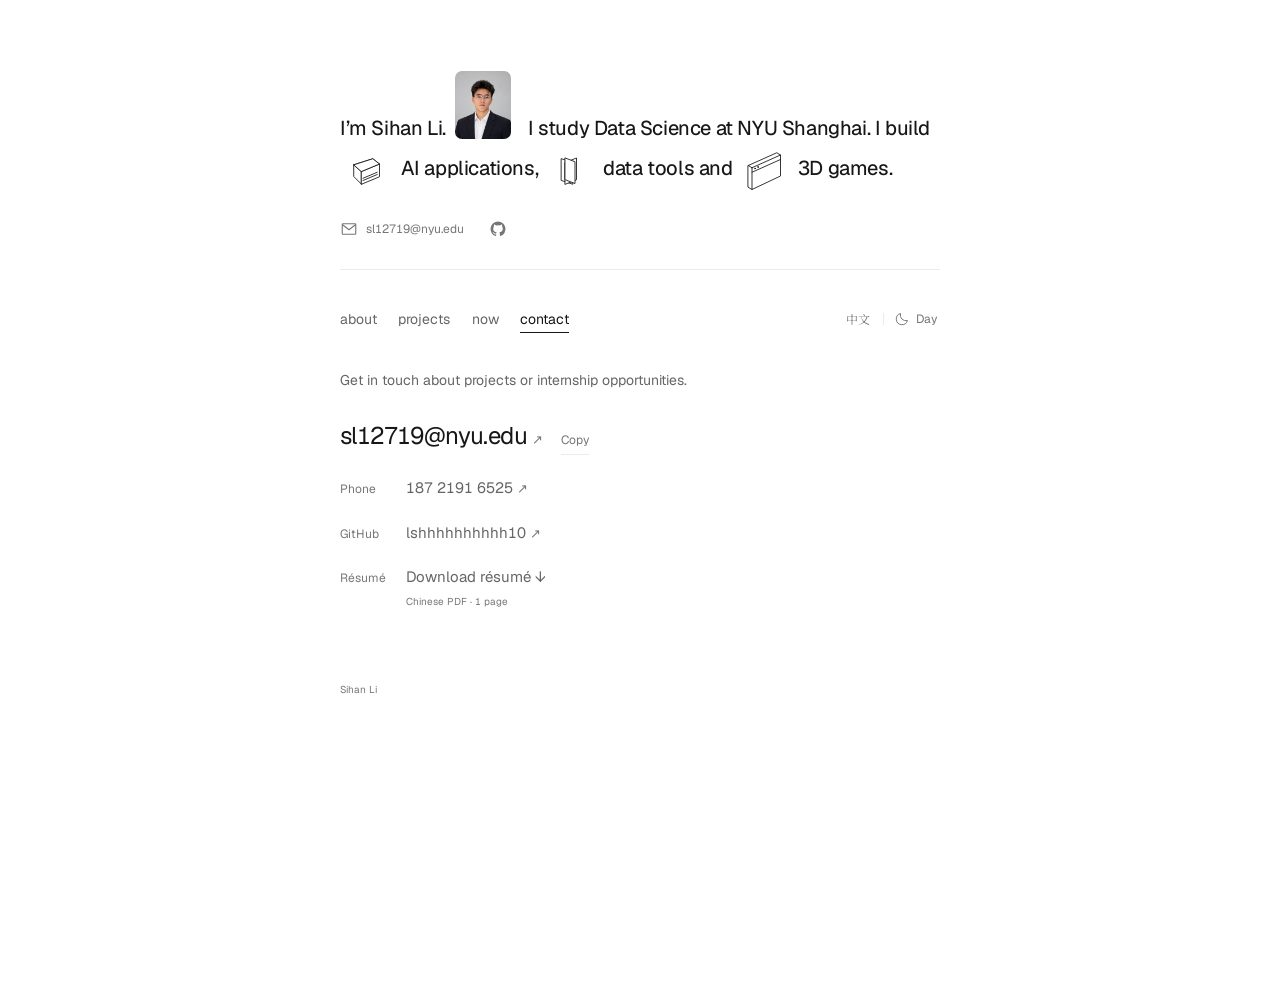
==== commit 950e6134: "Provide the public resume as a PDF" ====
--- a/contact.html
+++ b/contact.html
@@ -1,2 +1,2 @@
 <!doctype html>
-<html lang="en" data-theme="light"><head><meta charset="UTF-8"><meta name="viewport" content="width=device-width, initial-scale=1"><meta name="description" content="Sihan Li, Data Science major with a Finance Concentration at NYU Shanghai. AI applications, data tools and 3D games."><meta name="theme-color" content="#ffffff"><title>contact · Sihan Li</title><script>(()=>{const h=document.documentElement,p=new URLSearchParams(location.search);let l=p.get('lang'),t;try{l=l||localStorage.getItem('sihan-lang');t=localStorage.getItem('sihan-theme')}catch{}h.lang=l==='zh'?'zh-CN':'en';h.dataset.theme=t==='light'||t==='dark'?t:matchMedia('(prefers-color-scheme: dark)').matches?'dark':'light'})();</script><link rel="icon" href="assets/favicon.svg" type="image/svg+xml"><link rel="preload" as="font" type="font/woff2" href="assets/fonts/geist-latin-wght-normal.woff2" crossorigin><link rel="stylesheet" href="style.css?v=20261016-2"><script src="translations.js?v=20261016-2" defer></script><script src="app.js?v=20261016-2" defer></script></head><body><a class="skip" href="#content"><span data-i18n="skip" >Skip to content</span></a><div class="page"><header class="intro"><h1><span data-i18n="name" >I’m Sihan Li.</span> <button class="avatar" type="button" aria-haspopup="dialog" aria-controls="portrait-viewer" aria-expanded="false" data-i18n-label="enlargePortrait" aria-label="Enlarge portrait"><img src="assets/portrait.png" data-i18n-alt="portraitAlt" alt="Portrait of Sihan Li" width="64" height="76"></button> <span data-i18n="intro" >I study Data Science at NYU Shanghai. I build</span> <a class="category-link" href="projects.html#rag" data-route="projects"><span class="icon-frame" aria-hidden="true"><span class="corners"><i></i><i></i><i></i><i></i></span><svg class="book-icon" viewBox="0 0 70 70" fill="none" stroke="currentColor" stroke-width="1.15" stroke-linecap="round" stroke-linejoin="round" aria-hidden="true"><g class="book-back"><path class="paper" d="M19 28 44 20 53 27 29 37Z"/><path class="paper" d="m19 28 10 9v17L19 44Z"/><path class="paper" d="m29 37 24-10v17L29 54Z"/><path d="m31 49 19-8M31 46l19-8"/></g><g class="book-cover"><path class="paper" d="m19 28 25-8 9 7-24 10Z"/></g><g class="book-bits"><path class="paper" d="m27 22 5-3 5 3v6l-5 3-5-3Z"/><path d="m27 22 5 3 5-3m-5 3v6"/><path class="paper" d="m43 13 4-2 4 2v5l-4 2-4-2Z"/><path d="m43 13 4 2 4-2m-4 2v5"/></g></svg></span><span class="category-label"><span data-i18n="ai" >AI applications</span></span></a><span data-i18n="comma" >,</span> <a class="category-link" href="projects.html#bidradar" data-route="projects"><span class="icon-frame" aria-hidden="true"><span class="corners"><i></i><i></i><i></i><i></i></span><svg class="map-icon" viewBox="0 0 70 70" fill="none" stroke="currentColor" stroke-width="1.15" stroke-linecap="round" stroke-linejoin="round" aria-hidden="true"><g class="map-left"><path class="paper" d="m18 20 15 5v29l-15-5Z"/><path class="map-lines" d="m21 28 4 3 5-2m-9 10 4-2 5 5"/></g><g class="map-center"><path class="paper" d="m33 25 15-6v29l-15 6Z"/><path class="map-lines" d="m36 31 4-4 5 1m-9 16 4-2 5-7"/></g><g class="map-right"><path class="paper" d="m48 19 13 5v29l-13-5Z"/><path class="map-lines" d="m51 28 4 2 3-1m-7 11 4-3 3 5"/></g></svg></span><span class="category-label"><span data-i18n="data" >data tools</span></span></a> <span data-i18n="and" >and</span> <a class="category-link" href="projects.html#nightback" data-route="projects"><span class="icon-frame" aria-hidden="true"><span class="corners"><i></i><i></i><i></i><i></i></span><svg class="window-icon" viewBox="0 0 70 70" fill="none" stroke="currentColor" stroke-width="1.15" stroke-linecap="round" stroke-linejoin="round" aria-hidden="true"><g class="screen"><path class="paper" d="m14 29 38-17 5 3v28L19 61l-5-3Z"/><path d="m19 32 38-17M19 32v29M14 29l5 3m0 6 38-17"/><circle cx="23" cy="33" r=".6"/><circle cx="27" cy="31" r=".6"/></g><g class="window-cards"><path class="paper" d="m25 38 10-4v11l-10 4Z"/><path class="paper" d="m40 31 10-4v11l-10 4Z"/></g></svg></span><span class="category-label"><span data-i18n="games" >3D games</span></span></a><span data-i18n="period" >.</span></h1><div class="socials"><a class="email-link" href="mailto:sl12719@nyu.edu"><svg viewBox="0 0 24 24" fill="none" stroke="currentColor" stroke-width="1.5" aria-hidden="true"><rect x="3" y="5" width="18" height="14" rx="1"/><path d="m3 6 9 7 9-7"/></svg><span>sl12719@nyu.edu</span></a><a href="https://github.com/lshhhhhhhhhh10" target="_blank" rel="noopener noreferrer" aria-label="GitHub"><svg viewBox="0 0 24 24" fill="currentColor" aria-hidden="true"><path d="M12 2a10 10 0 0 0-3.16 19.49c.5.09.68-.22.68-.48v-1.86c-2.78.6-3.37-1.18-3.37-1.18-.45-1.15-1.11-1.46-1.11-1.46-.91-.62.07-.61.07-.61 1 .07 1.53 1.03 1.53 1.03.9 1.53 2.34 1.09 2.91.83.09-.65.35-1.09.64-1.34-2.22-.25-4.55-1.11-4.55-4.94 0-1.09.39-1.98 1.03-2.68-.1-.25-.45-1.27.1-2.65 0 0 .84-.27 2.75 1.03A9.58 9.58 0 0 1 12 6.84c.85 0 1.71.12 2.51.34 1.91-1.3 2.75-1.03 2.75-1.03.55 1.38.2 2.4.1 2.65.64.7 1.03 1.59 1.03 2.68 0 3.84-2.34 4.68-4.57 4.93.36.31.68.92.68 1.85v2.75c0 .27.18.58.69.48A10 10 0 0 0 12 2Z"/></svg></a></div><hr></header><div class="nav-row"><nav aria-label="Site" data-i18n-label="nav"><a href="index.html" data-route="about"><span data-i18n="about" >about</span></a><a href="projects.html" data-route="projects"><span data-i18n="projects" >projects</span></a><a href="now.html" data-route="now"><span data-i18n="now" >now</span></a><a href="contact.html" data-route="contact" aria-current="page"><span data-i18n="contact" >contact</span></a><span class="nav-rule" aria-hidden="true"></span></nav><div class="preferences"><button id="language-toggle" type="button" aria-label="切换到中文" title="切换到中文">中文</button><span class="control-divider" aria-hidden="true"></span><button id="theme-toggle" type="button" aria-label="Switch to night mode" title="Switch to night mode" aria-pressed="false"><svg class="moon" viewBox="0 0 24 24" fill="none" stroke="currentColor" stroke-width="1.5" aria-hidden="true"><path d="M20.2 14.2A8.5 8.5 0 0 1 9.8 3.8 8.5 8.5 0 1 0 20.2 14.2Z"/></svg><svg class="sun" viewBox="0 0 24 24" fill="none" stroke="currentColor" stroke-width="1.5" aria-hidden="true"><circle cx="12" cy="12" r="3.5"/><path d="M12 2v2m0 16v2M2 12h2m16 0h2M5 5l1.4 1.4m11.2 11.2L19 19M5 19l1.4-1.4M17.6 6.4 19 5"/></svg><span id="theme-word">Day</span></button></div></div><main id="content" data-page="contact" tabindex="-1"><section class="contact"><h2 data-i18n="contact" class="sr-only">contact</h2><p data-i18n="contactIntro" class="contact-note">Get in touch about projects or internship opportunities.</p><div class="contact-line"><a class="email" href="mailto:sl12719@nyu.edu">sl12719@nyu.edu <span aria-hidden="true">↗</span></a><button id="copy-email" type="button"><span data-i18n="copy" >Copy</span></button></div><div class="contact-line"><span data-i18n="phone" class="contact-label">Phone</span><a class="latin" href="tel:+8618721916525">187 2191 6525 <span aria-hidden="true">↗</span></a></div><div class="contact-line"><span class="contact-label latin">GitHub</span><a class="latin" href="https://github.com/lshhhhhhhhhh10" target="_blank" rel="noopener noreferrer">lshhhhhhhhhh10 <span aria-hidden="true">↗</span></a></div><div class="contact-line"><span data-i18n="resume" class="contact-label">Résumé</span><div><a href="assets/sihan-li-resume.docx?v=38a1374d7bb3" download="Sihan_Li_Resume.docx"><span data-i18n="download">Download résumé ↓</span></a><small data-i18n="resumeFormat">Chinese DOCX · 1 page</small></div></div><p id="copy-status" role="status" aria-live="polite"></p></section></main><footer><span class="latin">Sihan Li</span></footer></div><dialog id="portrait-viewer" class="portrait-viewer" data-i18n-label="portraitAlt" aria-label="Portrait of Sihan Li"><button class="portrait-close" type="button" data-i18n-label="closePortrait" aria-label="Close portrait" autofocus><svg viewBox="0 0 20 20" fill="none" stroke="currentColor" stroke-width="1.5" aria-hidden="true"><path d="m5 5 10 10M15 5 5 15"/></svg></button><img src="assets/portrait.png" width="640" height="800" data-i18n-alt="portraitAlt" alt="Portrait of Sihan Li"></dialog></body></html>+<html lang="en" data-theme="light"><head><meta charset="UTF-8"><meta name="viewport" content="width=device-width, initial-scale=1"><meta name="description" content="Sihan Li, Data Science major with a Finance Concentration at NYU Shanghai. AI applications, data tools and 3D games."><meta name="theme-color" content="#ffffff"><title>contact · Sihan Li</title><script>(()=>{const h=document.documentElement,p=new URLSearchParams(location.search);let l=p.get('lang'),t;try{l=l||localStorage.getItem('sihan-lang');t=localStorage.getItem('sihan-theme')}catch{}h.lang=l==='zh'?'zh-CN':'en';h.dataset.theme=t==='light'||t==='dark'?t:matchMedia('(prefers-color-scheme: dark)').matches?'dark':'light'})();</script><link rel="icon" href="assets/favicon.svg" type="image/svg+xml"><link rel="preload" as="font" type="font/woff2" href="assets/fonts/geist-latin-wght-normal.woff2" crossorigin><link rel="stylesheet" href="style.css?v=20261016-2"><script src="translations.js?v=20261016-pdf" defer></script><script src="app.js?v=20261016-2" defer></script></head><body><a class="skip" href="#content"><span data-i18n="skip" >Skip to content</span></a><div class="page"><header class="intro"><h1><span data-i18n="name" >I’m Sihan Li.</span> <button class="avatar" type="button" aria-haspopup="dialog" aria-controls="portrait-viewer" aria-expanded="false" data-i18n-label="enlargePortrait" aria-label="Enlarge portrait"><img src="assets/portrait.png" data-i18n-alt="portraitAlt" alt="Portrait of Sihan Li" width="64" height="76"></button> <span data-i18n="intro" >I study Data Science at NYU Shanghai. I build</span> <a class="category-link" href="projects.html#rag" data-route="projects"><span class="icon-frame" aria-hidden="true"><span class="corners"><i></i><i></i><i></i><i></i></span><svg class="book-icon" viewBox="0 0 70 70" fill="none" stroke="currentColor" stroke-width="1.15" stroke-linecap="round" stroke-linejoin="round" aria-hidden="true"><g class="book-back"><path class="paper" d="M19 28 44 20 53 27 29 37Z"/><path class="paper" d="m19 28 10 9v17L19 44Z"/><path class="paper" d="m29 37 24-10v17L29 54Z"/><path d="m31 49 19-8M31 46l19-8"/></g><g class="book-cover"><path class="paper" d="m19 28 25-8 9 7-24 10Z"/></g><g class="book-bits"><path class="paper" d="m27 22 5-3 5 3v6l-5 3-5-3Z"/><path d="m27 22 5 3 5-3m-5 3v6"/><path class="paper" d="m43 13 4-2 4 2v5l-4 2-4-2Z"/><path d="m43 13 4 2 4-2m-4 2v5"/></g></svg></span><span class="category-label"><span data-i18n="ai" >AI applications</span></span></a><span data-i18n="comma" >,</span> <a class="category-link" href="projects.html#bidradar" data-route="projects"><span class="icon-frame" aria-hidden="true"><span class="corners"><i></i><i></i><i></i><i></i></span><svg class="map-icon" viewBox="0 0 70 70" fill="none" stroke="currentColor" stroke-width="1.15" stroke-linecap="round" stroke-linejoin="round" aria-hidden="true"><g class="map-left"><path class="paper" d="m18 20 15 5v29l-15-5Z"/><path class="map-lines" d="m21 28 4 3 5-2m-9 10 4-2 5 5"/></g><g class="map-center"><path class="paper" d="m33 25 15-6v29l-15 6Z"/><path class="map-lines" d="m36 31 4-4 5 1m-9 16 4-2 5-7"/></g><g class="map-right"><path class="paper" d="m48 19 13 5v29l-13-5Z"/><path class="map-lines" d="m51 28 4 2 3-1m-7 11 4-3 3 5"/></g></svg></span><span class="category-label"><span data-i18n="data" >data tools</span></span></a> <span data-i18n="and" >and</span> <a class="category-link" href="projects.html#nightback" data-route="projects"><span class="icon-frame" aria-hidden="true"><span class="corners"><i></i><i></i><i></i><i></i></span><svg class="window-icon" viewBox="0 0 70 70" fill="none" stroke="currentColor" stroke-width="1.15" stroke-linecap="round" stroke-linejoin="round" aria-hidden="true"><g class="screen"><path class="paper" d="m14 29 38-17 5 3v28L19 61l-5-3Z"/><path d="m19 32 38-17M19 32v29M14 29l5 3m0 6 38-17"/><circle cx="23" cy="33" r=".6"/><circle cx="27" cy="31" r=".6"/></g><g class="window-cards"><path class="paper" d="m25 38 10-4v11l-10 4Z"/><path class="paper" d="m40 31 10-4v11l-10 4Z"/></g></svg></span><span class="category-label"><span data-i18n="games" >3D games</span></span></a><span data-i18n="period" >.</span></h1><div class="socials"><a class="email-link" href="mailto:sl12719@nyu.edu"><svg viewBox="0 0 24 24" fill="none" stroke="currentColor" stroke-width="1.5" aria-hidden="true"><rect x="3" y="5" width="18" height="14" rx="1"/><path d="m3 6 9 7 9-7"/></svg><span>sl12719@nyu.edu</span></a><a href="https://github.com/lshhhhhhhhhh10" target="_blank" rel="noopener noreferrer" aria-label="GitHub"><svg viewBox="0 0 24 24" fill="currentColor" aria-hidden="true"><path d="M12 2a10 10 0 0 0-3.16 19.49c.5.09.68-.22.68-.48v-1.86c-2.78.6-3.37-1.18-3.37-1.18-.45-1.15-1.11-1.46-1.11-1.46-.91-.62.07-.61.07-.61 1 .07 1.53 1.03 1.53 1.03.9 1.53 2.34 1.09 2.91.83.09-.65.35-1.09.64-1.34-2.22-.25-4.55-1.11-4.55-4.94 0-1.09.39-1.98 1.03-2.68-.1-.25-.45-1.27.1-2.65 0 0 .84-.27 2.75 1.03A9.58 9.58 0 0 1 12 6.84c.85 0 1.71.12 2.51.34 1.91-1.3 2.75-1.03 2.75-1.03.55 1.38.2 2.4.1 2.65.64.7 1.03 1.59 1.03 2.68 0 3.84-2.34 4.68-4.57 4.93.36.31.68.92.68 1.85v2.75c0 .27.18.58.69.48A10 10 0 0 0 12 2Z"/></svg></a></div><hr></header><div class="nav-row"><nav aria-label="Site" data-i18n-label="nav"><a href="index.html" data-route="about"><span data-i18n="about" >about</span></a><a href="projects.html" data-route="projects"><span data-i18n="projects" >projects</span></a><a href="now.html" data-route="now"><span data-i18n="now" >now</span></a><a href="contact.html" data-route="contact" aria-current="page"><span data-i18n="contact" >contact</span></a><span class="nav-rule" aria-hidden="true"></span></nav><div class="preferences"><button id="language-toggle" type="button" aria-label="切换到中文" title="切换到中文">中文</button><span class="control-divider" aria-hidden="true"></span><button id="theme-toggle" type="button" aria-label="Switch to night mode" title="Switch to night mode" aria-pressed="false"><svg class="moon" viewBox="0 0 24 24" fill="none" stroke="currentColor" stroke-width="1.5" aria-hidden="true"><path d="M20.2 14.2A8.5 8.5 0 0 1 9.8 3.8 8.5 8.5 0 1 0 20.2 14.2Z"/></svg><svg class="sun" viewBox="0 0 24 24" fill="none" stroke="currentColor" stroke-width="1.5" aria-hidden="true"><circle cx="12" cy="12" r="3.5"/><path d="M12 2v2m0 16v2M2 12h2m16 0h2M5 5l1.4 1.4m11.2 11.2L19 19M5 19l1.4-1.4M17.6 6.4 19 5"/></svg><span id="theme-word">Day</span></button></div></div><main id="content" data-page="contact" tabindex="-1"><section class="contact"><h2 data-i18n="contact" class="sr-only">contact</h2><p data-i18n="contactIntro" class="contact-note">Get in touch about projects or internship opportunities.</p><div class="contact-line"><a class="email" href="mailto:sl12719@nyu.edu">sl12719@nyu.edu <span aria-hidden="true">↗</span></a><button id="copy-email" type="button"><span data-i18n="copy" >Copy</span></button></div><div class="contact-line"><span data-i18n="phone" class="contact-label">Phone</span><a class="latin" href="tel:+8618721916525">187 2191 6525 <span aria-hidden="true">↗</span></a></div><div class="contact-line"><span class="contact-label latin">GitHub</span><a class="latin" href="https://github.com/lshhhhhhhhhh10" target="_blank" rel="noopener noreferrer">lshhhhhhhhhh10 <span aria-hidden="true">↗</span></a></div><div class="contact-line"><span data-i18n="resume" class="contact-label">Résumé</span><div><a href="assets/sihan-li-resume.pdf?v=0ad47a0b2808" download="Sihan_Li_Resume.pdf"><span data-i18n="download">Download résumé ↓</span></a><small data-i18n="resumeFormat">Chinese PDF · 1 page</small></div></div><p id="copy-status" role="status" aria-live="polite"></p></section></main><footer><span class="latin">Sihan Li</span></footer></div><dialog id="portrait-viewer" class="portrait-viewer" data-i18n-label="portraitAlt" aria-label="Portrait of Sihan Li"><button class="portrait-close" type="button" data-i18n-label="closePortrait" aria-label="Close portrait" autofocus><svg viewBox="0 0 20 20" fill="none" stroke="currentColor" stroke-width="1.5" aria-hidden="true"><path d="m5 5 10 10M15 5 5 15"/></svg></button><img src="assets/portrait.png" width="640" height="800" data-i18n-alt="portraitAlt" alt="Portrait of Sihan Li"></dialog></body></html>
